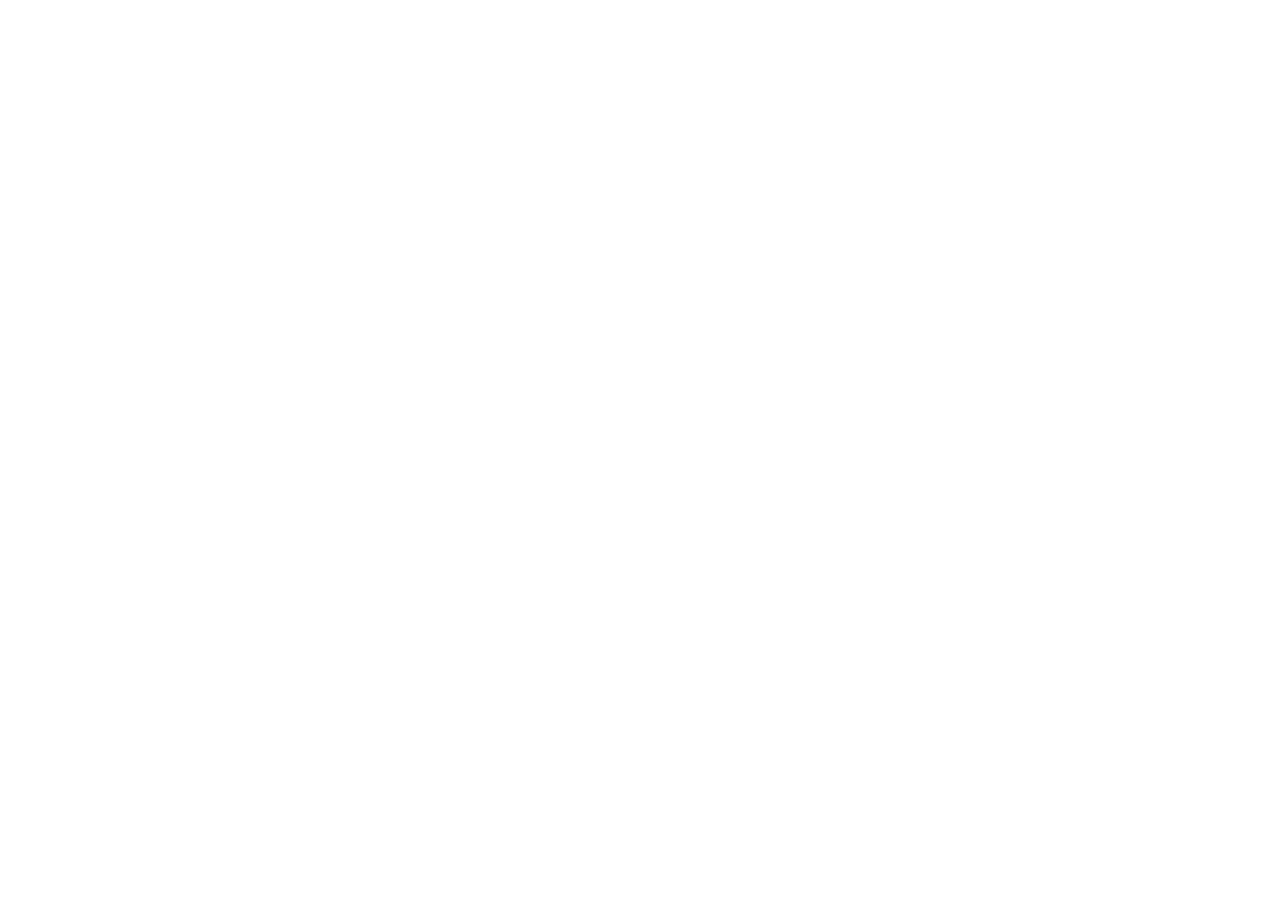
==== index.html @ bef9f3b5 "init project" ====
<!DOCTYPE html>
<html lang="en">
<head>
    <meta charset="UTF-8">
    <meta http-equiv="X-UA-Compatible" content="IE=edge">
    <meta name="viewport" content="width=device-width, initial-scale=1.0">
    <title>Document</title>
</head>
<body>
    
</body>
</html>
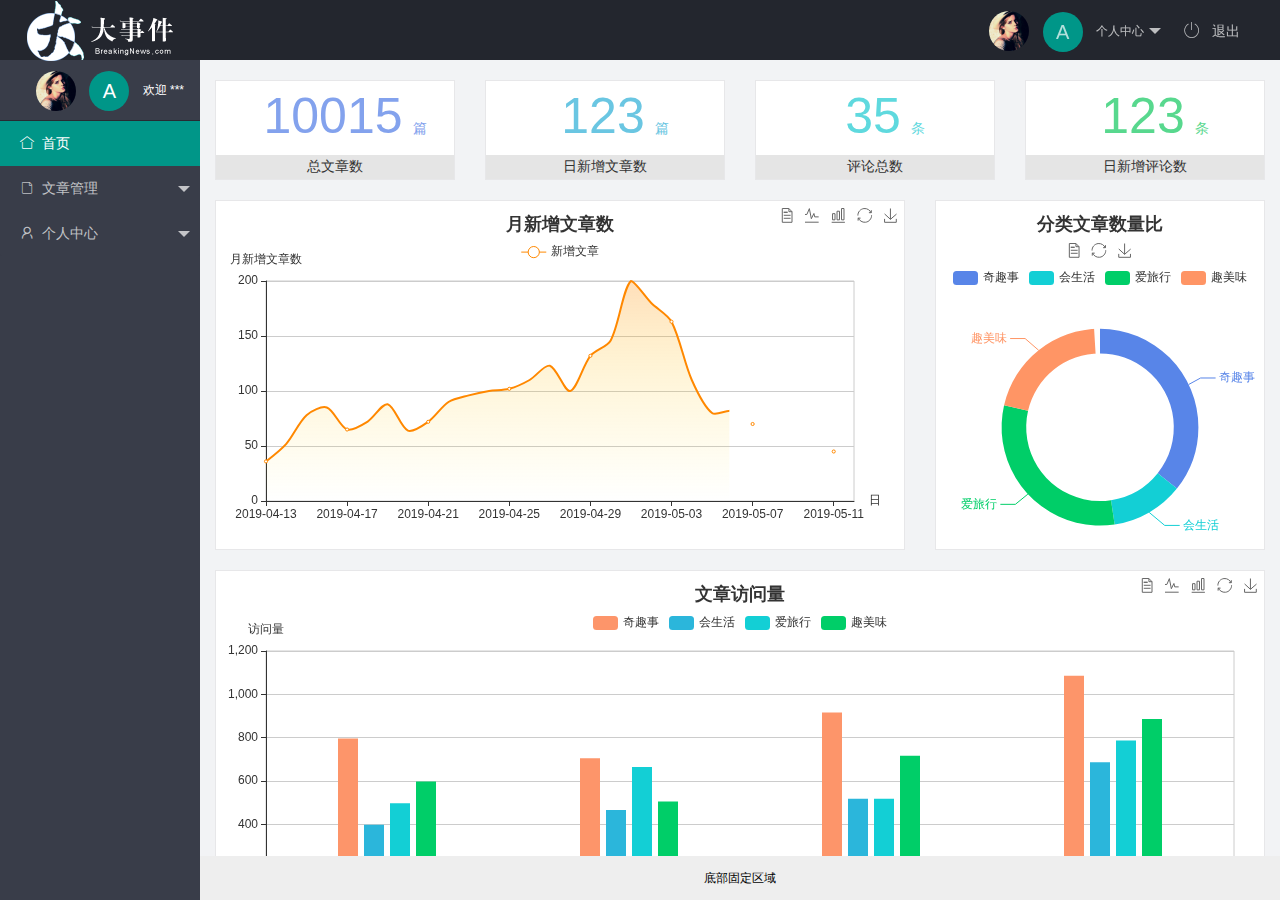
==== commit 9148f3ad: "完成了index功能" ====
--- a/index.html
+++ b/index.html
@@ -5,8 +5,87 @@
     <meta http-equiv="X-UA-Compatible" content="IE=edge">
     <meta name="viewport" content="width=device-width, initial-scale=1.0">
     <title>Document</title>
+    <link rel="stylesheet" href="./assets/lib/layui/css/layui.css">
+    <link rel="stylesheet" href="./assets/css/index.css">
+    <link rel="stylesheet" href="./assets/fonts/iconfont.css">
 </head>
 <body>
-    
+    <div class="layui-layout layui-layout-admin">
+        <div class="layui-header">
+          <div class="layui-logo layui-hide-xs ">
+            <img src="./assets/images/logo.png" alt="">
+          </div>
+          <!-- 头部区域（可配合layui 已有的水平导航） -->
+          
+          <ul class="layui-nav layui-layout-right">
+            <li class="layui-nav-item layui-hide layui-show-md-inline-block">
+              <a href="javascript:;" class="userinfo">
+                <img src="./assets/images/sample.jpg" class="layui-nav-img">
+                <span class="text-avatar">A</span>
+                个人中心
+              </a>
+              <dl class="layui-nav-child">
+                <dd><a href="">基本资料</a></dd>
+                <dd><a href="">更换头像</a></dd>
+                <dd><a href="">重置密码</a></dd>
+              </dl>
+            </li>
+            <li class="layui-nav-item" lay-header-event="menuRight" lay-unselect>
+              <a href="javascript:;" id="logout">
+                <i class="iconfont icon-tuichu"></i>
+                <span>退出</span>
+              </a>
+            </li>
+          </ul>
+        </div>
+        
+        <div class="layui-side layui-bg-black">
+          <div class="layui-side-scroll">
+            <!-- 左侧导航区域（可配合layui已有的垂直导航） -->
+            <!-- 头像区域 -->
+            <div class="userinfo">
+                <img src="./assets/images/sample.jpg" class="layui-nav-img">
+                <span class="text-avatar">A</span>
+                <span id="welcom">欢迎 ***</span>
+            </div>
+            <ul class="layui-nav layui-nav-tree" lay-shrink="all">
+              <li class="layui-nav-item nav-item-index layui-this">
+                <a href="/home/dashboard.html" target="fm"><i class="layui-icon layui-icon-home"></i>首页</a>
+              </li>
+              <li class="layui-nav-item">
+                <a class="" href="javascript:;"><i class="layui-icon layui-icon-file"></i>文章管理</a>
+                <dl class="layui-nav-child">
+                  <dd><a href="javascript:;"><i class="layui-icon layui-icon-app"></i>文章类别</a></dd>
+                  <dd><a href="javascript:;"><i class="layui-icon layui-icon-app"></i>文章列表</a></dd>
+                  <dd><a href="javascript:;"><i class="layui-icon layui-icon-app"></i>发布文章</a></dd>
+                </dl>
+              </li>
+              <li class="layui-nav-item">
+                <a href="javascript:;"><i class="layui-icon layui-icon-username"></i>个人中心</a>
+                <dl class="layui-nav-child">
+                  <dd><a href="javascript:;"><i class="layui-icon layui-icon-app"></i>基本资料</a></dd>
+                  <dd><a href="javascript:;"><i class="layui-icon layui-icon-app"></i>更换头像</a></dd>
+                  <dd><a href="javascript:;"><i class="layui-icon layui-icon-app"></i>重置密码</a></dd>
+                </dl>
+              </li>
+            </ul>
+          </div>
+        </div>
+        
+        <div class="layui-body">
+          <!-- 内容主体区域 -->
+          <iframe name="fm" src="/home/dashboard.html" frameborder="0"></iframe>
+        </div>
+        
+        <div class="layui-footer">
+          <!-- 底部固定区域 -->
+          底部固定区域
+        </div>
+      </div>
+      
+      <script src="./assets/lib/jquery.js"></script>
+      <script src="./assets/js/baseAPI.js"></script>
+      <script src="./assets/lib/layui/layui.all.js"></script>
+      <script src="./assets/js/index.js"></script>
 </body>
 </html>--- a/assets/lib/layui/css/layui.css
+++ b/assets/lib/layui/css/layui.css
@@ -0,0 +1,2 @@
+/** layui-v2.5.5 MIT License By https://www.layui.com */
+ .layui-inline,img{display:inline-block;vertical-align:middle}h1,h2,h3,h4,h5,h6{font-weight:400}.layui-edge,.layui-header,.layui-inline,.layui-main{position:relative}.layui-body,.layui-edge,.layui-elip{overflow:hidden}.layui-btn,.layui-edge,.layui-inline,img{vertical-align:middle}.layui-btn,.layui-disabled,.layui-icon,.layui-unselect{-moz-user-select:none;-webkit-user-select:none;-ms-user-select:none}.layui-elip,.layui-form-checkbox span,.layui-form-pane .layui-form-label{text-overflow:ellipsis;white-space:nowrap}.layui-breadcrumb,.layui-tree-btnGroup{visibility:hidden}blockquote,body,button,dd,div,dl,dt,form,h1,h2,h3,h4,h5,h6,input,li,ol,p,pre,td,textarea,th,ul{margin:0;padding:0;-webkit-tap-highlight-color:rgba(0,0,0,0)}a:active,a:hover{outline:0}img{border:none}li{list-style:none}table{border-collapse:collapse;border-spacing:0}h4,h5,h6{font-size:100%}button,input,optgroup,option,select,textarea{font-family:inherit;font-size:inherit;font-style:inherit;font-weight:inherit;outline:0}pre{white-space:pre-wrap;white-space:-moz-pre-wrap;white-space:-pre-wrap;white-space:-o-pre-wrap;word-wrap:break-word}body{line-height:24px;font:14px Helvetica Neue,Helvetica,PingFang SC,Tahoma,Arial,sans-serif}hr{height:1px;margin:10px 0;border:0;clear:both}a{color:#333;text-decoration:none}a:hover{color:#777}a cite{font-style:normal;*cursor:pointer}.layui-border-box,.layui-border-box *{box-sizing:border-box}.layui-box,.layui-box *{box-sizing:content-box}.layui-clear{clear:both;*zoom:1}.layui-clear:after{content:'\20';clear:both;*zoom:1;display:block;height:0}.layui-inline{*display:inline;*zoom:1}.layui-edge{display:inline-block;width:0;height:0;border-width:6px;border-style:dashed;border-color:transparent}.layui-edge-top{top:-4px;border-bottom-color:#999;border-bottom-style:solid}.layui-edge-right{border-left-color:#999;border-left-style:solid}.layui-edge-bottom{top:2px;border-top-color:#999;border-top-style:solid}.layui-edge-left{border-right-color:#999;border-right-style:solid}.layui-disabled,.layui-disabled:hover{color:#d2d2d2!important;cursor:not-allowed!important}.layui-circle{border-radius:100%}.layui-show{display:block!important}.layui-hide{display:none!important}@font-face{font-family:layui-icon;src:url(../font/iconfont.eot?v=250);src:url(../font/iconfont.eot?v=250#iefix) format('embedded-opentype'),url(../font/iconfont.woff2?v=250) format('woff2'),url(../font/iconfont.woff?v=250) format('woff'),url(../font/iconfont.ttf?v=250) format('truetype'),url(../font/iconfont.svg?v=250#layui-icon) format('svg')}.layui-icon{font-family:layui-icon!important;font-size:16px;font-style:normal;-webkit-font-smoothing:antialiased;-moz-osx-font-smoothing:grayscale}.layui-icon-reply-fill:before{content:"\e611"}.layui-icon-set-fill:before{content:"\e614"}.layui-icon-menu-fill:before{content:"\e60f"}.layui-icon-search:before{content:"\e615"}.layui-icon-share:before{content:"\e641"}.layui-icon-set-sm:before{content:"\e620"}.layui-icon-engine:before{content:"\e628"}.layui-icon-close:before{content:"\1006"}.layui-icon-close-fill:before{content:"\1007"}.layui-icon-chart-screen:before{content:"\e629"}.layui-icon-star:before{content:"\e600"}.layui-icon-circle-dot:before{content:"\e617"}.layui-icon-chat:before{content:"\e606"}.layui-icon-release:before{content:"\e609"}.layui-icon-list:before{content:"\e60a"}.layui-icon-chart:before{content:"\e62c"}.layui-icon-ok-circle:before{content:"\1005"}.layui-icon-layim-theme:before{content:"\e61b"}.layui-icon-table:before{content:"\e62d"}.layui-icon-right:before{content:"\e602"}.layui-icon-left:before{content:"\e603"}.layui-icon-cart-simple:before{content:"\e698"}.layui-icon-face-cry:before{content:"\e69c"}.layui-icon-face-smile:before{content:"\e6af"}.layui-icon-survey:before{content:"\e6b2"}.layui-icon-tree:before{content:"\e62e"}.layui-icon-upload-circle:before{content:"\e62f"}.layui-icon-add-circle:before{content:"\e61f"}.layui-icon-download-circle:before{content:"\e601"}.layui-icon-templeate-1:before{content:"\e630"}.layui-icon-util:before{content:"\e631"}.layui-icon-face-surprised:before{content:"\e664"}.layui-icon-edit:before{content:"\e642"}.layui-icon-speaker:before{content:"\e645"}.layui-icon-down:before{content:"\e61a"}.layui-icon-file:before{content:"\e621"}.layui-icon-layouts:before{content:"\e632"}.layui-icon-rate-half:before{content:"\e6c9"}.layui-icon-add-circle-fine:before{content:"\e608"}.layui-icon-prev-circle:before{content:"\e633"}.layui-icon-read:before{content:"\e705"}.layui-icon-404:before{content:"\e61c"}.layui-icon-carousel:before{content:"\e634"}.layui-icon-help:before{content:"\e607"}.layui-icon-code-circle:before{content:"\e635"}.layui-icon-water:before{content:"\e636"}.layui-icon-username:before{content:"\e66f"}.layui-icon-find-fill:before{content:"\e670"}.layui-icon-about:before{content:"\e60b"}.layui-icon-location:before{content:"\e715"}.layui-icon-up:before{content:"\e619"}.layui-icon-pause:before{content:"\e651"}.layui-icon-date:before{content:"\e637"}.layui-icon-layim-uploadfile:before{content:"\e61d"}.layui-icon-delete:before{content:"\e640"}.layui-icon-play:before{content:"\e652"}.layui-icon-top:before{content:"\e604"}.layui-icon-friends:before{content:"\e612"}.layui-icon-refresh-3:before{content:"\e9aa"}.layui-icon-ok:before{content:"\e605"}.layui-icon-layer:before{content:"\e638"}.layui-icon-face-smile-fine:before{content:"\e60c"}.layui-icon-dollar:before{content:"\e659"}.layui-icon-group:before{content:"\e613"}.layui-icon-layim-download:before{content:"\e61e"}.layui-icon-picture-fine:before{content:"\e60d"}.layui-icon-link:before{content:"\e64c"}.layui-icon-diamond:before{content:"\e735"}.layui-icon-log:before{content:"\e60e"}.layui-icon-rate-solid:before{content:"\e67a"}.layui-icon-fonts-del:before{content:"\e64f"}.layui-icon-unlink:before{content:"\e64d"}.layui-icon-fonts-clear:before{content:"\e639"}.layui-icon-triangle-r:before{content:"\e623"}.layui-icon-circle:before{content:"\e63f"}.layui-icon-radio:before{content:"\e643"}.layui-icon-align-center:before{content:"\e647"}.layui-icon-align-right:before{content:"\e648"}.layui-icon-align-left:before{content:"\e649"}.layui-icon-loading-1:before{content:"\e63e"}.layui-icon-return:before{content:"\e65c"}.layui-icon-fonts-strong:before{content:"\e62b"}.layui-icon-upload:before{content:"\e67c"}.layui-icon-dialogue:before{content:"\e63a"}.layui-icon-video:before{content:"\e6ed"}.layui-icon-headset:before{content:"\e6fc"}.layui-icon-cellphone-fine:before{content:"\e63b"}.layui-icon-add-1:before{content:"\e654"}.layui-icon-face-smile-b:before{content:"\e650"}.layui-icon-fonts-html:before{content:"\e64b"}.layui-icon-form:before{content:"\e63c"}.layui-icon-cart:before{content:"\e657"}.layui-icon-camera-fill:before{content:"\e65d"}.layui-icon-tabs:before{content:"\e62a"}.layui-icon-fonts-code:before{content:"\e64e"}.layui-icon-fire:before{content:"\e756"}.layui-icon-set:before{content:"\e716"}.layui-icon-fonts-u:before{content:"\e646"}.layui-icon-triangle-d:before{content:"\e625"}.layui-icon-tips:before{content:"\e702"}.layui-icon-picture:before{content:"\e64a"}.layui-icon-more-vertical:before{content:"\e671"}.layui-icon-flag:before{content:"\e66c"}.layui-icon-loading:before{content:"\e63d"}.layui-icon-fonts-i:before{content:"\e644"}.layui-icon-refresh-1:before{content:"\e666"}.layui-icon-rmb:before{content:"\e65e"}.layui-icon-home:before{content:"\e68e"}.layui-icon-user:before{content:"\e770"}.layui-icon-notice:before{content:"\e667"}.layui-icon-login-weibo:before{content:"\e675"}.layui-icon-voice:before{content:"\e688"}.layui-icon-upload-drag:before{content:"\e681"}.layui-icon-login-qq:before{content:"\e676"}.layui-icon-snowflake:before{content:"\e6b1"}.layui-icon-file-b:before{content:"\e655"}.layui-icon-template:before{content:"\e663"}.layui-icon-auz:before{content:"\e672"}.layui-icon-console:before{content:"\e665"}.layui-icon-app:before{content:"\e653"}.layui-icon-prev:before{content:"\e65a"}.layui-icon-website:before{content:"\e7ae"}.layui-icon-next:before{content:"\e65b"}.layui-icon-component:before{content:"\e857"}.layui-icon-more:before{content:"\e65f"}.layui-icon-login-wechat:before{content:"\e677"}.layui-icon-shrink-right:before{content:"\e668"}.layui-icon-spread-left:before{content:"\e66b"}.layui-icon-camera:before{content:"\e660"}.layui-icon-note:before{content:"\e66e"}.layui-icon-refresh:before{content:"\e669"}.layui-icon-female:before{content:"\e661"}.layui-icon-male:before{content:"\e662"}.layui-icon-password:before{content:"\e673"}.layui-icon-senior:before{content:"\e674"}.layui-icon-theme:before{content:"\e66a"}.layui-icon-tread:before{content:"\e6c5"}.layui-icon-praise:before{content:"\e6c6"}.layui-icon-star-fill:before{content:"\e658"}.layui-icon-rate:before{content:"\e67b"}.layui-icon-template-1:before{content:"\e656"}.layui-icon-vercode:before{content:"\e679"}.layui-icon-cellphone:before{content:"\e678"}.layui-icon-screen-full:before{content:"\e622"}.layui-icon-screen-restore:before{content:"\e758"}.layui-icon-cols:before{content:"\e610"}.layui-icon-export:before{content:"\e67d"}.layui-icon-print:before{content:"\e66d"}.layui-icon-slider:before{content:"\e714"}.layui-icon-addition:before{content:"\e624"}.layui-icon-subtraction:before{content:"\e67e"}.layui-icon-service:before{content:"\e626"}.layui-icon-transfer:before{content:"\e691"}.layui-main{width:1140px;margin:0 auto}.layui-header{z-index:1000;height:60px}.layui-header a:hover{transition:all .5s;-webkit-transition:all .5s}.layui-side{position:fixed;left:0;top:0;bottom:0;z-index:999;width:200px;overflow-x:hidden}.layui-side-scroll{position:relative;width:220px;height:100%;overflow-x:hidden}.layui-body{position:absolute;left:200px;right:0;top:0;bottom:0;z-index:998;width:auto;overflow-y:auto;box-sizing:border-box}.layui-layout-body{overflow:hidden}.layui-layout-admin .layui-header{background-color:#23262E}.layui-layout-admin .layui-side{top:60px;width:200px;overflow-x:hidden}.layui-layout-admin .layui-body{position:fixed;top:60px;bottom:44px}.layui-layout-admin .layui-main{width:auto;margin:0 15px}.layui-layout-admin .layui-footer{position:fixed;left:200px;right:0;bottom:0;height:44px;line-height:44px;padding:0 15px;background-color:#eee}.layui-layout-admin .layui-logo{position:absolute;left:0;top:0;width:200px;height:100%;line-height:60px;text-align:center;color:#009688;font-size:16px}.layui-layout-admin .layui-header .layui-nav{background:0 0}.layui-layout-left{position:absolute!important;left:200px;top:0}.layui-layout-right{position:absolute!important;right:0;top:0}.layui-container{position:relative;margin:0 auto;padding:0 15px;box-sizing:border-box}.layui-fluid{position:relative;margin:0 auto;padding:0 15px}.layui-row:after,.layui-row:before{content:'';display:block;clear:both}.layui-col-lg1,.layui-col-lg10,.layui-col-lg11,.layui-col-lg12,.layui-col-lg2,.layui-col-lg3,.layui-col-lg4,.layui-col-lg5,.layui-col-lg6,.layui-col-lg7,.layui-col-lg8,.layui-col-lg9,.layui-col-md1,.layui-col-md10,.layui-col-md11,.layui-col-md12,.layui-col-md2,.layui-col-md3,.layui-col-md4,.layui-col-md5,.layui-col-md6,.layui-col-md7,.layui-col-md8,.layui-col-md9,.layui-col-sm1,.layui-col-sm10,.layui-col-sm11,.layui-col-sm12,.layui-col-sm2,.layui-col-sm3,.layui-col-sm4,.layui-col-sm5,.layui-col-sm6,.layui-col-sm7,.layui-col-sm8,.layui-col-sm9,.layui-col-xs1,.layui-col-xs10,.layui-col-xs11,.layui-col-xs12,.layui-col-xs2,.layui-col-xs3,.layui-col-xs4,.layui-col-xs5,.layui-col-xs6,.layui-col-xs7,.layui-col-xs8,.layui-col-xs9{position:relative;display:block;box-sizing:border-box}.layui-col-xs1,.layui-col-xs10,.layui-col-xs11,.layui-col-xs12,.layui-col-xs2,.layui-col-xs3,.layui-col-xs4,.layui-col-xs5,.layui-col-xs6,.layui-col-xs7,.layui-col-xs8,.layui-col-xs9{float:left}.layui-col-xs1{width:8.33333333%}.layui-col-xs2{width:16.66666667%}.layui-col-xs3{width:25%}.layui-col-xs4{width:33.33333333%}.layui-col-xs5{width:41.66666667%}.layui-col-xs6{width:50%}.layui-col-xs7{width:58.33333333%}.layui-col-xs8{width:66.66666667%}.layui-col-xs9{width:75%}.layui-col-xs10{width:83.33333333%}.layui-col-xs11{width:91.66666667%}.layui-col-xs12{width:100%}.layui-col-xs-offset1{margin-left:8.33333333%}.layui-col-xs-offset2{margin-left:16.66666667%}.layui-col-xs-offset3{margin-left:25%}.layui-col-xs-offset4{margin-left:33.33333333%}.layui-col-xs-offset5{margin-left:41.66666667%}.layui-col-xs-offset6{margin-left:50%}.layui-col-xs-offset7{margin-left:58.33333333%}.layui-col-xs-offset8{margin-left:66.66666667%}.layui-col-xs-offset9{margin-left:75%}.layui-col-xs-offset10{margin-left:83.33333333%}.layui-col-xs-offset11{margin-left:91.66666667%}.layui-col-xs-offset12{margin-left:100%}@media screen and (max-width:768px){.layui-hide-xs{display:none!important}.layui-show-xs-block{display:block!important}.layui-show-xs-inline{display:inline!important}.layui-show-xs-inline-block{display:inline-block!important}}@media screen and (min-width:768px){.layui-container{width:750px}.layui-hide-sm{display:none!important}.layui-show-sm-block{display:block!important}.layui-show-sm-inline{display:inline!important}.layui-show-sm-inline-block{display:inline-block!important}.layui-col-sm1,.layui-col-sm10,.layui-col-sm11,.layui-col-sm12,.layui-col-sm2,.layui-col-sm3,.layui-col-sm4,.layui-col-sm5,.layui-col-sm6,.layui-col-sm7,.layui-col-sm8,.layui-col-sm9{float:left}.layui-col-sm1{width:8.33333333%}.layui-col-sm2{width:16.66666667%}.layui-col-sm3{width:25%}.layui-col-sm4{width:33.33333333%}.layui-col-sm5{width:41.66666667%}.layui-col-sm6{width:50%}.layui-col-sm7{width:58.33333333%}.layui-col-sm8{width:66.66666667%}.layui-col-sm9{width:75%}.layui-col-sm10{width:83.33333333%}.layui-col-sm11{width:91.66666667%}.layui-col-sm12{width:100%}.layui-col-sm-offset1{margin-left:8.33333333%}.layui-col-sm-offset2{margin-left:16.66666667%}.layui-col-sm-offset3{margin-left:25%}.layui-col-sm-offset4{margin-left:33.33333333%}.layui-col-sm-offset5{margin-left:41.66666667%}.layui-col-sm-offset6{margin-left:50%}.layui-col-sm-offset7{margin-left:58.33333333%}.layui-col-sm-offset8{margin-left:66.66666667%}.layui-col-sm-offset9{margin-left:75%}.layui-col-sm-offset10{margin-left:83.33333333%}.layui-col-sm-offset11{margin-left:91.66666667%}.layui-col-sm-offset12{margin-left:100%}}@media screen and (min-width:992px){.layui-container{width:970px}.layui-hide-md{display:none!important}.layui-show-md-block{display:block!important}.layui-show-md-inline{display:inline!important}.layui-show-md-inline-block{display:inline-block!important}.layui-col-md1,.layui-col-md10,.layui-col-md11,.layui-col-md12,.layui-col-md2,.layui-col-md3,.layui-col-md4,.layui-col-md5,.layui-col-md6,.layui-col-md7,.layui-col-md8,.layui-col-md9{float:left}.layui-col-md1{width:8.33333333%}.layui-col-md2{width:16.66666667%}.layui-col-md3{width:25%}.layui-col-md4{width:33.33333333%}.layui-col-md5{width:41.66666667%}.layui-col-md6{width:50%}.layui-col-md7{width:58.33333333%}.layui-col-md8{width:66.66666667%}.layui-col-md9{width:75%}.layui-col-md10{width:83.33333333%}.layui-col-md11{width:91.66666667%}.layui-col-md12{width:100%}.layui-col-md-offset1{margin-left:8.33333333%}.layui-col-md-offset2{margin-left:16.66666667%}.layui-col-md-offset3{margin-left:25%}.layui-col-md-offset4{margin-left:33.33333333%}.layui-col-md-offset5{margin-left:41.66666667%}.layui-col-md-offset6{margin-left:50%}.layui-col-md-offset7{margin-left:58.33333333%}.layui-col-md-offset8{margin-left:66.66666667%}.layui-col-md-offset9{margin-left:75%}.layui-col-md-offset10{margin-left:83.33333333%}.layui-col-md-offset11{margin-left:91.66666667%}.layui-col-md-offset12{margin-left:100%}}@media screen and (min-width:1200px){.layui-container{width:1170px}.layui-hide-lg{display:none!important}.layui-show-lg-block{display:block!important}.layui-show-lg-inline{display:inline!important}.layui-show-lg-inline-block{display:inline-block!important}.layui-col-lg1,.layui-col-lg10,.layui-col-lg11,.layui-col-lg12,.layui-col-lg2,.layui-col-lg3,.layui-col-lg4,.layui-col-lg5,.layui-col-lg6,.layui-col-lg7,.layui-col-lg8,.layui-col-lg9{float:left}.layui-col-lg1{width:8.33333333%}.layui-col-lg2{width:16.66666667%}.layui-col-lg3{width:25%}.layui-col-lg4{width:33.33333333%}.layui-col-lg5{width:41.66666667%}.layui-col-lg6{width:50%}.layui-col-lg7{width:58.33333333%}.layui-col-lg8{width:66.66666667%}.layui-col-lg9{width:75%}.layui-col-lg10{width:83.33333333%}.layui-col-lg11{width:91.66666667%}.layui-col-lg12{width:100%}.layui-col-lg-offset1{margin-left:8.33333333%}.layui-col-lg-offset2{margin-left:16.66666667%}.layui-col-lg-offset3{margin-left:25%}.layui-col-lg-offset4{margin-left:33.33333333%}.layui-col-lg-offset5{margin-left:41.66666667%}.layui-col-lg-offset6{margin-left:50%}.layui-col-lg-offset7{margin-left:58.33333333%}.layui-col-lg-offset8{margin-left:66.66666667%}.layui-col-lg-offset9{margin-left:75%}.layui-col-lg-offset10{margin-left:83.33333333%}.layui-col-lg-offset11{margin-left:91.66666667%}.layui-col-lg-offset12{margin-left:100%}}.layui-col-space1{margin:-.5px}.layui-col-space1>*{padding:.5px}.layui-col-space3{margin:-1.5px}.layui-col-space3>*{padding:1.5px}.layui-col-space5{margin:-2.5px}.layui-col-space5>*{padding:2.5px}.layui-col-space8{margin:-3.5px}.layui-col-space8>*{padding:3.5px}.layui-col-space10{margin:-5px}.layui-col-space10>*{padding:5px}.layui-col-space12{margin:-6px}.layui-col-space12>*{padding:6px}.layui-col-space15{margin:-7.5px}.layui-col-space15>*{padding:7.5px}.layui-col-space18{margin:-9px}.layui-col-space18>*{padding:9px}.layui-col-space20{margin:-10px}.layui-col-space20>*{padding:10px}.layui-col-space22{margin:-11px}.layui-col-space22>*{padding:11px}.layui-col-space25{margin:-12.5px}.layui-col-space25>*{padding:12.5px}.layui-col-space30{margin:-15px}.layui-col-space30>*{padding:15px}.layui-btn,.layui-input,.layui-select,.layui-textarea,.layui-upload-button{outline:0;-webkit-appearance:none;transition:all .3s;-webkit-transition:all .3s;box-sizing:border-box}.layui-elem-quote{margin-bottom:10px;padding:15px;line-height:22px;border-left:5px solid #009688;border-radius:0 2px 2px 0;background-color:#f2f2f2}.layui-quote-nm{border-style:solid;border-width:1px 1px 1px 5px;background:0 0}.layui-elem-field{margin-bottom:10px;padding:0;border-width:1px;border-style:solid}.layui-elem-field legend{margin-left:20px;padding:0 10px;font-size:20px;font-weight:300}.layui-field-title{margin:10px 0 20px;border-width:1px 0 0}.layui-field-box{padding:10px 15px}.layui-field-title .layui-field-box{padding:10px 0}.layui-progress{position:relative;height:6px;border-radius:20px;background-color:#e2e2e2}.layui-progress-bar{position:absolute;left:0;top:0;width:0;max-width:100%;height:6px;border-radius:20px;text-align:right;background-color:#5FB878;transition:all .3s;-webkit-transition:all .3s}.layui-progress-big,.layui-progress-big .layui-progress-bar{height:18px;line-height:18px}.layui-progress-text{position:relative;top:-20px;line-height:18px;font-size:12px;color:#666}.layui-progress-big .layui-progress-text{position:static;padding:0 10px;color:#fff}.layui-collapse{border-width:1px;border-style:solid;border-radius:2px}.layui-colla-content,.layui-colla-item{border-top-width:1px;border-top-style:solid}.layui-colla-item:first-child{border-top:none}.layui-colla-title{position:relative;height:42px;line-height:42px;padding:0 15px 0 35px;color:#333;background-color:#f2f2f2;cursor:pointer;font-size:14px;overflow:hidden}.layui-colla-content{display:none;padding:10px 15px;line-height:22px;color:#666}.layui-colla-icon{position:absolute;left:15px;top:0;font-size:14px}.layui-card{margin-bottom:15px;border-radius:2px;background-color:#fff;box-shadow:0 1px 2px 0 rgba(0,0,0,.05)}.layui-card:last-child{margin-bottom:0}.layui-card-header{position:relative;height:42px;line-height:42px;padding:0 15px;border-bottom:1px solid #f6f6f6;color:#333;border-radius:2px 2px 0 0;font-size:14px}.layui-bg-black,.layui-bg-blue,.layui-bg-cyan,.layui-bg-green,.layui-bg-orange,.layui-bg-red{color:#fff!important}.layui-card-body{position:relative;padding:10px 15px;line-height:24px}.layui-card-body[pad15]{padding:15px}.layui-card-body[pad20]{padding:20px}.layui-card-body .layui-table{margin:5px 0}.layui-card .layui-tab{margin:0}.layui-panel-window{position:relative;padding:15px;border-radius:0;border-top:5px solid #E6E6E6;background-color:#fff}.layui-auxiliar-moving{position:fixed;left:0;right:0;top:0;bottom:0;width:100%;height:100%;background:0 0;z-index:9999999999}.layui-form-label,.layui-form-mid,.layui-form-select,.layui-input-block,.layui-input-inline,.layui-textarea{position:relative}.layui-bg-red{background-color:#FF5722!important}.layui-bg-orange{background-color:#FFB800!important}.layui-bg-green{background-color:#009688!important}.layui-bg-cyan{background-color:#2F4056!important}.layui-bg-blue{background-color:#1E9FFF!important}.layui-bg-black{background-color:#393D49!important}.layui-bg-gray{background-color:#eee!important;color:#666!important}.layui-badge-rim,.layui-colla-content,.layui-colla-item,.layui-collapse,.layui-elem-field,.layui-form-pane .layui-form-item[pane],.layui-form-pane .layui-form-label,.layui-input,.layui-layedit,.layui-layedit-tool,.layui-quote-nm,.layui-select,.layui-tab-bar,.layui-tab-card,.layui-tab-title,.layui-tab-title .layui-this:after,.layui-textarea{border-color:#e6e6e6}.layui-timeline-item:before,hr{background-color:#e6e6e6}.layui-text{line-height:22px;font-size:14px;color:#666}.layui-text h1,.layui-text h2,.layui-text h3{font-weight:500;color:#333}.layui-text h1{font-size:30px}.layui-text h2{font-size:24px}.layui-text h3{font-size:18px}.layui-text a:not(.layui-btn){color:#01AAED}.layui-text a:not(.layui-btn):hover{text-decoration:underline}.layui-text ul{padding:5px 0 5px 15px}.layui-text ul li{margin-top:5px;list-style-type:disc}.layui-text em,.layui-word-aux{color:#999!important;padding:0 5px!important}.layui-btn{display:inline-block;height:38px;line-height:38px;padding:0 18px;background-color:#009688;color:#fff;white-space:nowrap;text-align:center;font-size:14px;border:none;border-radius:2px;cursor:pointer}.layui-btn:hover{opacity:.8;filter:alpha(opacity=80);color:#fff}.layui-btn:active{opacity:1;filter:alpha(opacity=100)}.layui-btn+.layui-btn{margin-left:10px}.layui-btn-container{font-size:0}.layui-btn-container .layui-btn{margin-right:10px;margin-bottom:10px}.layui-btn-container .layui-btn+.layui-btn{margin-left:0}.layui-table .layui-btn-container .layui-btn{margin-bottom:9px}.layui-btn-radius{border-radius:100px}.layui-btn .layui-icon{margin-right:3px;font-size:18px;vertical-align:bottom;vertical-align:middle\9}.layui-btn-primary{border:1px solid #C9C9C9;background-color:#fff;color:#555}.layui-btn-primary:hover{border-color:#009688;color:#333}.layui-btn-normal{background-color:#1E9FFF}.layui-btn-warm{background-color:#FFB800}.layui-btn-danger{background-color:#FF5722}.layui-btn-checked{background-color:#5FB878}.layui-btn-disabled,.layui-btn-disabled:active,.layui-btn-disabled:hover{border:1px solid #e6e6e6;background-color:#FBFBFB;color:#C9C9C9;cursor:not-allowed;opacity:1}.layui-btn-lg{height:44px;line-height:44px;padding:0 25px;font-size:16px}.layui-btn-sm{height:30px;line-height:30px;padding:0 10px;font-size:12px}.layui-btn-sm i{font-size:16px!important}.layui-btn-xs{height:22px;line-height:22px;padding:0 5px;font-size:12px}.layui-btn-xs i{font-size:14px!important}.layui-btn-group{display:inline-block;vertical-align:middle;font-size:0}.layui-btn-group .layui-btn{margin-left:0!important;margin-right:0!important;border-left:1px solid rgba(255,255,255,.5);border-radius:0}.layui-btn-group .layui-btn-primary{border-left:none}.layui-btn-group .layui-btn-primary:hover{border-color:#C9C9C9;color:#009688}.layui-btn-group .layui-btn:first-child{border-left:none;border-radius:2px 0 0 2px}.layui-btn-group .layui-btn-primary:first-child{border-left:1px solid #c9c9c9}.layui-btn-group .layui-btn:last-child{border-radius:0 2px 2px 0}.layui-btn-group .layui-btn+.layui-btn{margin-left:0}.layui-btn-group+.layui-btn-group{margin-left:10px}.layui-btn-fluid{width:100%}.layui-input,.layui-select,.layui-textarea{height:38px;line-height:1.3;line-height:38px\9;border-width:1px;border-style:solid;background-color:#fff;border-radius:2px}.layui-input::-webkit-input-placeholder,.layui-select::-webkit-input-placeholder,.layui-textarea::-webkit-input-placeholder{line-height:1.3}.layui-input,.layui-textarea{display:block;width:100%;padding-left:10px}.layui-input:hover,.layui-textarea:hover{border-color:#D2D2D2!important}.layui-input:focus,.layui-textarea:focus{border-color:#C9C9C9!important}.layui-textarea{min-height:100px;height:auto;line-height:20px;padding:6px 10px;resize:vertical}.layui-select{padding:0 10px}.layui-form input[type=checkbox],.layui-form input[type=radio],.layui-form select{display:none}.layui-form [lay-ignore]{display:initial}.layui-form-item{margin-bottom:15px;clear:both;*zoom:1}.layui-form-item:after{content:'\20';clear:both;*zoom:1;display:block;height:0}.layui-form-label{float:left;display:block;padding:9px 15px;width:80px;font-weight:400;line-height:20px;text-align:right}.layui-form-label-col{display:block;float:none;padding:9px 0;line-height:20px;text-align:left}.layui-form-item .layui-inline{margin-bottom:5px;margin-right:10px}.layui-input-block{margin-left:110px;min-height:36px}.layui-input-inline{display:inline-block;vertical-align:middle}.layui-form-item .layui-input-inline{float:left;width:190px;margin-right:10px}.layui-form-text .layui-input-inline{width:auto}.layui-form-mid{float:left;display:block;padding:9px 0!important;line-height:20px;margin-right:10px}.layui-form-danger+.layui-form-select .layui-input,.layui-form-danger:focus{border-color:#FF5722!important}.layui-form-select .layui-input{padding-right:30px;cursor:pointer}.layui-form-select .layui-edge{position:absolute;right:10px;top:50%;margin-top:-3px;cursor:pointer;border-width:6px;border-top-color:#c2c2c2;border-top-style:solid;transition:all .3s;-webkit-transition:all .3s}.layui-form-select dl{display:none;position:absolute;left:0;top:42px;padding:5px 0;z-index:899;min-width:100%;border:1px solid #d2d2d2;max-height:300px;overflow-y:auto;background-color:#fff;border-radius:2px;box-shadow:0 2px 4px rgba(0,0,0,.12);box-sizing:border-box}.layui-form-select dl dd,.layui-form-select dl dt{padding:0 10px;line-height:36px;white-space:nowrap;overflow:hidden;text-overflow:ellipsis}.layui-form-select dl dt{font-size:12px;color:#999}.layui-form-select dl dd{cursor:pointer}.layui-form-select dl dd:hover{background-color:#f2f2f2;-webkit-transition:.5s all;transition:.5s all}.layui-form-select .layui-select-group dd{padding-left:20px}.layui-form-select dl dd.layui-select-tips{padding-left:10px!important;color:#999}.layui-form-select dl dd.layui-this{background-color:#5FB878;color:#fff}.layui-form-checkbox,.layui-form-select dl dd.layui-disabled{background-color:#fff}.layui-form-selected dl{display:block}.layui-form-checkbox,.layui-form-checkbox *,.layui-form-switch{display:inline-block;vertical-align:middle}.layui-form-selected .layui-edge{margin-top:-9px;-webkit-transform:rotate(180deg);transform:rotate(180deg);margin-top:-3px\9}:root .layui-form-selected .layui-edge{margin-top:-9px\0/IE9}.layui-form-selectup dl{top:auto;bottom:42px}.layui-select-none{margin:5px 0;text-align:center;color:#999}.layui-select-disabled .layui-disabled{border-color:#eee!important}.layui-select-disabled .layui-edge{border-top-color:#d2d2d2}.layui-form-checkbox{position:relative;height:30px;line-height:30px;margin-right:10px;padding-right:30px;cursor:pointer;font-size:0;-webkit-transition:.1s linear;transition:.1s linear;box-sizing:border-box}.layui-form-checkbox span{padding:0 10px;height:100%;font-size:14px;border-radius:2px 0 0 2px;background-color:#d2d2d2;color:#fff;overflow:hidden}.layui-form-checkbox:hover span{background-color:#c2c2c2}.layui-form-checkbox i{position:absolute;right:0;top:0;width:30px;height:28px;border:1px solid #d2d2d2;border-left:none;border-radius:0 2px 2px 0;color:#fff;font-size:20px;text-align:center}.layui-form-checkbox:hover i{border-color:#c2c2c2;color:#c2c2c2}.layui-form-checked,.layui-form-checked:hover{border-color:#5FB878}.layui-form-checked span,.layui-form-checked:hover span{background-color:#5FB878}.layui-form-checked i,.layui-form-checked:hover i{color:#5FB878}.layui-form-item .layui-form-checkbox{margin-top:4px}.layui-form-checkbox[lay-skin=primary]{height:auto!important;line-height:normal!important;min-width:18px;min-height:18px;border:none!important;margin-right:0;padding-left:28px;padding-right:0;background:0 0}.layui-form-checkbox[lay-skin=primary] span{padding-left:0;padding-right:15px;line-height:18px;background:0 0;color:#666}.layui-form-checkbox[lay-skin=primary] i{right:auto;left:0;width:16px;height:16px;line-height:16px;border:1px solid #d2d2d2;font-size:12px;border-radius:2px;background-color:#fff;-webkit-transition:.1s linear;transition:.1s linear}.layui-form-checkbox[lay-skin=primary]:hover i{border-color:#5FB878;color:#fff}.layui-form-checked[lay-skin=primary] i{border-color:#5FB878!important;background-color:#5FB878;color:#fff}.layui-checkbox-disbaled[lay-skin=primary] span{background:0 0!important;color:#c2c2c2}.layui-checkbox-disbaled[lay-skin=primary]:hover i{border-color:#d2d2d2}.layui-form-item .layui-form-checkbox[lay-skin=primary]{margin-top:10px}.layui-form-switch{position:relative;height:22px;line-height:22px;min-width:35px;padding:0 5px;margin-top:8px;border:1px solid #d2d2d2;border-radius:20px;cursor:pointer;background-color:#fff;-webkit-transition:.1s linear;transition:.1s linear}.layui-form-switch i{position:absolute;left:5px;top:3px;width:16px;height:16px;border-radius:20px;background-color:#d2d2d2;-webkit-transition:.1s linear;transition:.1s linear}.layui-form-switch em{position:relative;top:0;width:25px;margin-left:21px;padding:0!important;text-align:center!important;color:#999!important;font-style:normal!important;font-size:12px}.layui-form-onswitch{border-color:#5FB878;background-color:#5FB878}.layui-checkbox-disbaled,.layui-checkbox-disbaled i{border-color:#e2e2e2!important}.layui-form-onswitch i{left:100%;margin-left:-21px;background-color:#fff}.layui-form-onswitch em{margin-left:5px;margin-right:21px;color:#fff!important}.layui-checkbox-disbaled span{background-color:#e2e2e2!important}.layui-checkbox-disbaled:hover i{color:#fff!important}[lay-radio]{display:none}.layui-form-radio,.layui-form-radio *{display:inline-block;vertical-align:middle}.layui-form-radio{line-height:28px;margin:6px 10px 0 0;padding-right:10px;cursor:pointer;font-size:0}.layui-form-radio *{font-size:14px}.layui-form-radio>i{margin-right:8px;font-size:22px;color:#c2c2c2}.layui-form-radio>i:hover,.layui-form-radioed>i{color:#5FB878}.layui-radio-disbaled>i{color:#e2e2e2!important}.layui-form-pane .layui-form-label{width:110px;padding:8px 15px;height:38px;line-height:20px;border-width:1px;border-style:solid;border-radius:2px 0 0 2px;text-align:center;background-color:#FBFBFB;overflow:hidden;box-sizing:border-box}.layui-form-pane .layui-input-inline{margin-left:-1px}.layui-form-pane .layui-input-block{margin-left:110px;left:-1px}.layui-form-pane .layui-input{border-radius:0 2px 2px 0}.layui-form-pane .layui-form-text .layui-form-label{float:none;width:100%;border-radius:2px;box-sizing:border-box;text-align:left}.layui-form-pane .layui-form-text .layui-input-inline{display:block;margin:0;top:-1px;clear:both}.layui-form-pane .layui-form-text .layui-input-block{margin:0;left:0;top:-1px}.layui-form-pane .layui-form-text .layui-textarea{min-height:100px;border-radius:0 0 2px 2px}.layui-form-pane .layui-form-checkbox{margin:4px 0 4px 10px}.layui-form-pane .layui-form-radio,.layui-form-pane .layui-form-switch{margin-top:6px;margin-left:10px}.layui-form-pane .layui-form-item[pane]{position:relative;border-width:1px;border-style:solid}.layui-form-pane .layui-form-item[pane] .layui-form-label{position:absolute;left:0;top:0;height:100%;border-width:0 1px 0 0}.layui-form-pane .layui-form-item[pane] .layui-input-inline{margin-left:110px}@media screen and (max-width:450px){.layui-form-item .layui-form-label{text-overflow:ellipsis;overflow:hidden;white-space:nowrap}.layui-form-item .layui-inline{display:block;margin-right:0;margin-bottom:20px;clear:both}.layui-form-item .layui-inline:after{content:'\20';clear:both;display:block;height:0}.layui-form-item .layui-input-inline{display:block;float:none;left:-3px;width:auto;margin:0 0 10px 112px}.layui-form-item .layui-input-inline+.layui-form-mid{margin-left:110px;top:-5px;padding:0}.layui-form-item .layui-form-checkbox{margin-right:5px;margin-bottom:5px}}.layui-layedit{border-width:1px;border-style:solid;border-radius:2px}.layui-layedit-tool{padding:3px 5px;border-bottom-width:1px;border-bottom-style:solid;font-size:0}.layedit-tool-fixed{position:fixed;top:0;border-top:1px solid #e2e2e2}.layui-layedit-tool .layedit-tool-mid,.layui-layedit-tool .layui-icon{display:inline-block;vertical-align:middle;text-align:center;font-size:14px}.layui-layedit-tool .layui-icon{position:relative;width:32px;height:30px;line-height:30px;margin:3px 5px;color:#777;cursor:pointer;border-radius:2px}.layui-layedit-tool .layui-icon:hover{color:#393D49}.layui-layedit-tool .layui-icon:active{color:#000}.layui-layedit-tool .layedit-tool-active{background-color:#e2e2e2;color:#000}.layui-layedit-tool .layui-disabled,.layui-layedit-tool .layui-disabled:hover{color:#d2d2d2;cursor:not-allowed}.layui-layedit-tool .layedit-tool-mid{width:1px;height:18px;margin:0 10px;background-color:#d2d2d2}.layedit-tool-html{width:50px!important;font-size:30px!important}.layedit-tool-b,.layedit-tool-code,.layedit-tool-help{font-size:16px!important}.layedit-tool-d,.layedit-tool-face,.layedit-tool-image,.layedit-tool-unlink{font-size:18px!important}.layedit-tool-image input{position:absolute;font-size:0;left:0;top:0;width:100%;height:100%;opacity:.01;filter:Alpha(opacity=1);cursor:pointer}.layui-layedit-iframe iframe{display:block;width:100%}#LAY_layedit_code{overflow:hidden}.layui-laypage{display:inline-block;*display:inline;*zoom:1;vertical-align:middle;margin:10px 0;font-size:0}.layui-laypage>a:first-child,.layui-laypage>a:first-child em{border-radius:2px 0 0 2px}.layui-laypage>a:last-child,.layui-laypage>a:last-child em{border-radius:0 2px 2px 0}.layui-laypage>:first-child{margin-left:0!important}.layui-laypage>:last-child{margin-right:0!important}.layui-laypage a,.layui-laypage button,.layui-laypage input,.layui-laypage select,.layui-laypage span{border:1px solid #e2e2e2}.layui-laypage a,.layui-laypage span{display:inline-block;*display:inline;*zoom:1;vertical-align:middle;padding:0 15px;height:28px;line-height:28px;margin:0 -1px 5px 0;background-color:#fff;color:#333;font-size:12px}.layui-flow-more a *,.layui-laypage input,.layui-table-view select[lay-ignore]{display:inline-block}.layui-laypage a:hover{color:#009688}.layui-laypage em{font-style:normal}.layui-laypage .layui-laypage-spr{color:#999;font-weight:700}.layui-laypage a{text-decoration:none}.layui-laypage .layui-laypage-curr{position:relative}.layui-laypage .layui-laypage-curr em{position:relative;color:#fff}.layui-laypage .layui-laypage-curr .layui-laypage-em{position:absolute;left:-1px;top:-1px;padding:1px;width:100%;height:100%;background-color:#009688}.layui-laypage-em{border-radius:2px}.layui-laypage-next em,.layui-laypage-prev em{font-family:Sim sun;font-size:16px}.layui-laypage .layui-laypage-count,.layui-laypage .layui-laypage-limits,.layui-laypage .layui-laypage-refresh,.layui-laypage .layui-laypage-skip{margin-left:10px;margin-right:10px;padding:0;border:none}.layui-laypage .layui-laypage-limits,.layui-laypage .layui-laypage-refresh{vertical-align:top}.layui-laypage .layui-laypage-refresh i{font-size:18px;cursor:pointer}.layui-laypage select{height:22px;padding:3px;border-radius:2px;cursor:pointer}.layui-laypage .layui-laypage-skip{height:30px;line-height:30px;color:#999}.layui-laypage button,.layui-laypage input{height:30px;line-height:30px;border-radius:2px;vertical-align:top;background-color:#fff;box-sizing:border-box}.layui-laypage input{width:40px;margin:0 10px;padding:0 3px;text-align:center}.layui-laypage input:focus,.layui-laypage select:focus{border-color:#009688!important}.layui-laypage button{margin-left:10px;padding:0 10px;cursor:pointer}.layui-table,.layui-table-view{margin:10px 0}.layui-flow-more{margin:10px 0;text-align:center;color:#999;font-size:14px}.layui-flow-more a{height:32px;line-height:32px}.layui-flow-more a *{vertical-align:top}.layui-flow-more a cite{padding:0 20px;border-radius:3px;background-color:#eee;color:#333;font-style:normal}.layui-flow-more a cite:hover{opacity:.8}.layui-flow-more a i{font-size:30px;color:#737383}.layui-table{width:100%;background-color:#fff;color:#666}.layui-table tr{transition:all .3s;-webkit-transition:all .3s}.layui-table th{text-align:left;font-weight:400}.layui-table tbody tr:hover,.layui-table thead tr,.layui-table-click,.layui-table-header,.layui-table-hover,.layui-table-mend,.layui-table-patch,.layui-table-tool,.layui-table-total,.layui-table-total tr,.layui-table[lay-even] tr:nth-child(even){background-color:#f2f2f2}.layui-table td,.layui-table th,.layui-table-col-set,.layui-table-fixed-r,.layui-table-grid-down,.layui-table-header,.layui-table-page,.layui-table-tips-main,.layui-table-tool,.layui-table-total,.layui-table-view,.layui-table[lay-skin=line],.layui-table[lay-skin=row]{border-width:1px;border-style:solid;border-color:#e6e6e6}.layui-table td,.layui-table th{position:relative;padding:9px 15px;min-height:20px;line-height:20px;font-size:14px}.layui-table[lay-skin=line] td,.layui-table[lay-skin=line] th{border-width:0 0 1px}.layui-table[lay-skin=row] td,.layui-table[lay-skin=row] th{border-width:0 1px 0 0}.layui-table[lay-skin=nob] td,.layui-table[lay-skin=nob] th{border:none}.layui-table img{max-width:100px}.layui-table[lay-size=lg] td,.layui-table[lay-size=lg] th{padding:15px 30px}.layui-table-view .layui-table[lay-size=lg] .layui-table-cell{height:40px;line-height:40px}.layui-table[lay-size=sm] td,.layui-table[lay-size=sm] th{font-size:12px;padding:5px 10px}.layui-table-view .layui-table[lay-size=sm] .layui-table-cell{height:20px;line-height:20px}.layui-table[lay-data]{display:none}.layui-table-box{position:relative;overflow:hidden}.layui-table-view .layui-table{position:relative;width:auto;margin:0}.layui-table-view .layui-table[lay-skin=line]{border-width:0 1px 0 0}.layui-table-view .layui-table[lay-skin=row]{border-width:0 0 1px}.layui-table-view .layui-table td,.layui-table-view .layui-table th{padding:5px 0;border-top:none;border-left:none}.layui-table-view .layui-table th.layui-unselect .layui-table-cell span{cursor:pointer}.layui-table-view .layui-table td{cursor:default}.layui-table-view .layui-table td[data-edit=text]{cursor:text}.layui-table-view .layui-form-checkbox[lay-skin=primary] i{width:18px;height:18px}.layui-table-view .layui-form-radio{line-height:0;padding:0}.layui-table-view .layui-form-radio>i{margin:0;font-size:20px}.layui-table-init{position:absolute;left:0;top:0;width:100%;height:100%;text-align:center;z-index:110}.layui-table-init .layui-icon{position:absolute;left:50%;top:50%;margin:-15px 0 0 -15px;font-size:30px;color:#c2c2c2}.layui-table-header{border-width:0 0 1px;overflow:hidden}.layui-table-header .layui-table{margin-bottom:-1px}.layui-table-tool .layui-inline[lay-event]{position:relative;width:26px;height:26px;padding:5px;line-height:16px;margin-right:10px;text-align:center;color:#333;border:1px solid #ccc;cursor:pointer;-webkit-transition:.5s all;transition:.5s all}.layui-table-tool .layui-inline[lay-event]:hover{border:1px solid #999}.layui-table-tool-temp{padding-right:120px}.layui-table-tool-self{position:absolute;right:17px;top:10px}.layui-table-tool .layui-table-tool-self .layui-inline[lay-event]{margin:0 0 0 10px}.layui-table-tool-panel{position:absolute;top:29px;left:-1px;padding:5px 0;min-width:150px;min-height:40px;border:1px solid #d2d2d2;text-align:left;overflow-y:auto;background-color:#fff;box-shadow:0 2px 4px rgba(0,0,0,.12)}.layui-table-cell,.layui-table-tool-panel li{overflow:hidden;text-overflow:ellipsis;white-space:nowrap}.layui-table-tool-panel li{padding:0 10px;line-height:30px;-webkit-transition:.5s all;transition:.5s all}.layui-table-tool-panel li .layui-form-checkbox[lay-skin=primary]{width:100%;padding-left:28px}.layui-table-tool-panel li:hover{background-color:#f2f2f2}.layui-table-tool-panel li .layui-form-checkbox[lay-skin=primary] i{position:absolute;left:0;top:0}.layui-table-tool-panel li .layui-form-checkbox[lay-skin=primary] span{padding:0}.layui-table-tool .layui-table-tool-self .layui-table-tool-panel{left:auto;right:-1px}.layui-table-col-set{position:absolute;right:0;top:0;width:20px;height:100%;border-width:0 0 0 1px;background-color:#fff}.layui-table-sort{width:10px;height:20px;margin-left:5px;cursor:pointer!important}.layui-table-sort .layui-edge{position:absolute;left:5px;border-width:5px}.layui-table-sort .layui-table-sort-asc{top:3px;border-top:none;border-bottom-style:solid;border-bottom-color:#b2b2b2}.layui-table-sort .layui-table-sort-asc:hover{border-bottom-color:#666}.layui-table-sort .layui-table-sort-desc{bottom:5px;border-bottom:none;border-top-style:solid;border-top-color:#b2b2b2}.layui-table-sort .layui-table-sort-desc:hover{border-top-color:#666}.layui-table-sort[lay-sort=asc] .layui-table-sort-asc{border-bottom-color:#000}.layui-table-sort[lay-sort=desc] .layui-table-sort-desc{border-top-color:#000}.layui-table-cell{height:28px;line-height:28px;padding:0 15px;position:relative;box-sizing:border-box}.layui-table-cell .layui-form-checkbox[lay-skin=primary]{top:-1px;padding:0}.layui-table-cell .layui-table-link{color:#01AAED}.laytable-cell-checkbox,.laytable-cell-numbers,.laytable-cell-radio,.laytable-cell-space{padding:0;text-align:center}.layui-table-body{position:relative;overflow:auto;margin-right:-1px;margin-bottom:-1px}.layui-table-body .layui-none{line-height:26px;padding:15px;text-align:center;color:#999}.layui-table-fixed{position:absolute;left:0;top:0;z-index:101}.layui-table-fixed .layui-table-body{overflow:hidden}.layui-table-fixed-l{box-shadow:0 -1px 8px rgba(0,0,0,.08)}.layui-table-fixed-r{left:auto;right:-1px;border-width:0 0 0 1px;box-shadow:-1px 0 8px rgba(0,0,0,.08)}.layui-table-fixed-r .layui-table-header{position:relative;overflow:visible}.layui-table-mend{position:absolute;right:-49px;top:0;height:100%;width:50px}.layui-table-tool{position:relative;z-index:890;width:100%;min-height:50px;line-height:30px;padding:10px 15px;border-width:0 0 1px}.layui-table-tool .layui-btn-container{margin-bottom:-10px}.layui-table-page,.layui-table-total{border-width:1px 0 0;margin-bottom:-1px;overflow:hidden}.layui-table-page{position:relative;width:100%;padding:7px 7px 0;height:41px;font-size:12px;white-space:nowrap}.layui-table-page>div{height:26px}.layui-table-page .layui-laypage{margin:0}.layui-table-page .layui-laypage a,.layui-table-page .layui-laypage span{height:26px;line-height:26px;margin-bottom:10px;border:none;background:0 0}.layui-table-page .layui-laypage a,.layui-table-page .layui-laypage span.layui-laypage-curr{padding:0 12px}.layui-table-page .layui-laypage span{margin-left:0;padding:0}.layui-table-page .layui-laypage .layui-laypage-prev{margin-left:-7px!important}.layui-table-page .layui-laypage .layui-laypage-curr .layui-laypage-em{left:0;top:0;padding:0}.layui-table-page .layui-laypage button,.layui-table-page .layui-laypage input{height:26px;line-height:26px}.layui-table-page .layui-laypage input{width:40px}.layui-table-page .layui-laypage button{padding:0 10px}.layui-table-page select{height:18px}.layui-table-patch .layui-table-cell{padding:0;width:30px}.layui-table-edit{position:absolute;left:0;top:0;width:100%;height:100%;padding:0 14px 1px;border-radius:0;box-shadow:1px 1px 20px rgba(0,0,0,.15)}.layui-table-edit:focus{border-color:#5FB878!important}select.layui-table-edit{padding:0 0 0 10px;border-color:#C9C9C9}.layui-table-view .layui-form-checkbox,.layui-table-view .layui-form-radio,.layui-table-view .layui-form-switch{top:0;margin:0;box-sizing:content-box}.layui-table-view .layui-form-checkbox{top:-1px;height:26px;line-height:26px}.layui-table-view .layui-form-checkbox i{height:26px}.layui-table-grid .layui-table-cell{overflow:visible}.layui-table-grid-down{position:absolute;top:0;right:0;width:26px;height:100%;padding:5px 0;border-width:0 0 0 1px;text-align:center;background-color:#fff;color:#999;cursor:pointer}.layui-table-grid-down .layui-icon{position:absolute;top:50%;left:50%;margin:-8px 0 0 -8px}.layui-table-grid-down:hover{background-color:#fbfbfb}body .layui-table-tips .layui-layer-content{background:0 0;padding:0;box-shadow:0 1px 6px rgba(0,0,0,.12)}.layui-table-tips-main{margin:-44px 0 0 -1px;max-height:150px;padding:8px 15px;font-size:14px;overflow-y:scroll;background-color:#fff;color:#666}.layui-table-tips-c{position:absolute;right:-3px;top:-13px;width:20px;height:20px;padding:3px;cursor:pointer;background-color:#666;border-radius:50%;color:#fff}.layui-table-tips-c:hover{background-color:#777}.layui-table-tips-c:before{position:relative;right:-2px}.layui-upload-file{display:none!important;opacity:.01;filter:Alpha(opacity=1)}.layui-upload-drag,.layui-upload-form,.layui-upload-wrap{display:inline-block}.layui-upload-list{margin:10px 0}.layui-upload-choose{padding:0 10px;color:#999}.layui-upload-drag{position:relative;padding:30px;border:1px dashed #e2e2e2;background-color:#fff;text-align:center;cursor:pointer;color:#999}.layui-upload-drag .layui-icon{font-size:50px;color:#009688}.layui-upload-drag[lay-over]{border-color:#009688}.layui-upload-iframe{position:absolute;width:0;height:0;border:0;visibility:hidden}.layui-upload-wrap{position:relative;vertical-align:middle}.layui-upload-wrap .layui-upload-file{display:block!important;position:absolute;left:0;top:0;z-index:10;font-size:100px;width:100%;height:100%;opacity:.01;filter:Alpha(opacity=1);cursor:pointer}.layui-transfer-active,.layui-transfer-box{display:inline-block;vertical-align:middle}.layui-transfer-box,.layui-transfer-header,.layui-transfer-search{border-width:0;border-style:solid;border-color:#e6e6e6}.layui-transfer-box{position:relative;border-width:1px;width:200px;height:360px;border-radius:2px;background-color:#fff}.layui-transfer-box .layui-form-checkbox{width:100%;margin:0!important}.layui-transfer-header{height:38px;line-height:38px;padding:0 10px;border-bottom-width:1px}.layui-transfer-search{position:relative;padding:10px;border-bottom-width:1px}.layui-transfer-search .layui-input{height:32px;padding-left:30px;font-size:12px}.layui-transfer-search .layui-icon-search{position:absolute;left:20px;top:50%;margin-top:-8px;color:#666}.layui-transfer-active{margin:0 15px}.layui-transfer-active .layui-btn{display:block;margin:0;padding:0 15px;background-color:#5FB878;border-color:#5FB878;color:#fff}.layui-transfer-active .layui-btn-disabled{background-color:#FBFBFB;border-color:#e6e6e6;color:#C9C9C9}.layui-transfer-active .layui-btn:first-child{margin-bottom:15px}.layui-transfer-active .layui-btn .layui-icon{margin:0;font-size:14px!important}.layui-transfer-data{padding:5px 0;overflow:auto}.layui-transfer-data li{height:32px;line-height:32px;padding:0 10px}.layui-transfer-data li:hover{background-color:#f2f2f2;transition:.5s all}.layui-transfer-data .layui-none{padding:15px 10px;text-align:center;color:#999}.layui-nav{position:relative;padding:0 20px;background-color:#393D49;color:#fff;border-radius:2px;font-size:0;box-sizing:border-box}.layui-nav *{font-size:14px}.layui-nav .layui-nav-item{position:relative;display:inline-block;*display:inline;*zoom:1;vertical-align:middle;line-height:60px}.layui-nav .layui-nav-item a{display:block;padding:0 20px;color:#fff;color:rgba(255,255,255,.7);transition:all .3s;-webkit-transition:all .3s}.layui-nav .layui-this:after,.layui-nav-bar,.layui-nav-tree .layui-nav-itemed:after{position:absolute;left:0;top:0;width:0;height:5px;background-color:#5FB878;transition:all .2s;-webkit-transition:all .2s}.layui-nav-bar{z-index:1000}.layui-nav .layui-nav-item a:hover,.layui-nav .layui-this a{color:#fff}.layui-nav .layui-this:after{content:'';top:auto;bottom:0;width:100%}.layui-nav-img{width:30px;height:30px;margin-right:10px;border-radius:50%}.layui-nav .layui-nav-more{content:'';width:0;height:0;border-style:solid dashed dashed;border-color:#fff transparent transparent;overflow:hidden;cursor:pointer;transition:all .2s;-webkit-transition:all .2s;position:absolute;top:50%;right:3px;margin-top:-3px;border-width:6px;border-top-color:rgba(255,255,255,.7)}.layui-nav .layui-nav-mored,.layui-nav-itemed>a .layui-nav-more{margin-top:-9px;border-style:dashed dashed solid;border-color:transparent transparent #fff}.layui-nav-child{display:none;position:absolute;left:0;top:65px;min-width:100%;line-height:36px;padding:5px 0;box-shadow:0 2px 4px rgba(0,0,0,.12);border:1px solid #d2d2d2;background-color:#fff;z-index:100;border-radius:2px;white-space:nowrap}.layui-nav .layui-nav-child a{color:#333}.layui-nav .layui-nav-child a:hover{background-color:#f2f2f2;color:#000}.layui-nav-child dd{position:relative}.layui-nav .layui-nav-child dd.layui-this a,.layui-nav-child dd.layui-this{background-color:#5FB878;color:#fff}.layui-nav-child dd.layui-this:after{display:none}.layui-nav-tree{width:200px;padding:0}.layui-nav-tree .layui-nav-item{display:block;width:100%;line-height:45px}.layui-nav-tree .layui-nav-item a{position:relative;height:45px;line-height:45px;text-overflow:ellipsis;overflow:hidden;white-space:nowrap}.layui-nav-tree .layui-nav-item a:hover{background-color:#4E5465}.layui-nav-tree .layui-nav-bar{width:5px;height:0;background-color:#009688}.layui-nav-tree .layui-nav-child dd.layui-this,.layui-nav-tree .layui-nav-child dd.layui-this a,.layui-nav-tree .layui-this,.layui-nav-tree .layui-this>a,.layui-nav-tree .layui-this>a:hover{background-color:#009688;color:#fff}.layui-nav-tree .layui-this:after{display:none}.layui-nav-itemed>a,.layui-nav-tree .layui-nav-title a,.layui-nav-tree .layui-nav-title a:hover{color:#fff!important}.layui-nav-tree .layui-nav-child{position:relative;z-index:0;top:0;border:none;box-shadow:none}.layui-nav-tree .layui-nav-child a{height:40px;line-height:40px;color:#fff;color:rgba(255,255,255,.7)}.layui-nav-tree .layui-nav-child,.layui-nav-tree .layui-nav-child a:hover{background:0 0;color:#fff}.layui-nav-tree .layui-nav-more{right:10px}.layui-nav-itemed>.layui-nav-child{display:block;padding:0;background-color:rgba(0,0,0,.3)!important}.layui-nav-itemed>.layui-nav-child>.layui-this>.layui-nav-child{display:block}.layui-nav-side{position:fixed;top:0;bottom:0;left:0;overflow-x:hidden;z-index:999}.layui-bg-blue .layui-nav-bar,.layui-bg-blue .layui-nav-itemed:after,.layui-bg-blue .layui-this:after{background-color:#93D1FF}.layui-bg-blue .layui-nav-child dd.layui-this{background-color:#1E9FFF}.layui-bg-blue .layui-nav-itemed>a,.layui-nav-tree.layui-bg-blue .layui-nav-title a,.layui-nav-tree.layui-bg-blue .layui-nav-title a:hover{background-color:#007DDB!important}.layui-breadcrumb{font-size:0}.layui-breadcrumb>*{font-size:14px}.layui-breadcrumb a{color:#999!important}.layui-breadcrumb a:hover{color:#5FB878!important}.layui-breadcrumb a cite{color:#666;font-style:normal}.layui-breadcrumb span[lay-separator]{margin:0 10px;color:#999}.layui-tab{margin:10px 0;text-align:left!important}.layui-tab[overflow]>.layui-tab-title{overflow:hidden}.layui-tab-title{position:relative;left:0;height:40px;white-space:nowrap;font-size:0;border-bottom-width:1px;border-bottom-style:solid;transition:all .2s;-webkit-transition:all .2s}.layui-tab-title li{display:inline-block;*display:inline;*zoom:1;vertical-align:middle;font-size:14px;transition:all .2s;-webkit-transition:all .2s;position:relative;line-height:40px;min-width:65px;padding:0 15px;text-align:center;cursor:pointer}.layui-tab-title li a{display:block}.layui-tab-title .layui-this{color:#000}.layui-tab-title .layui-this:after{position:absolute;left:0;top:0;content:'';width:100%;height:41px;border-width:1px;border-style:solid;border-bottom-color:#fff;border-radius:2px 2px 0 0;box-sizing:border-box;pointer-events:none}.layui-tab-bar{position:absolute;right:0;top:0;z-index:10;width:30px;height:39px;line-height:39px;border-width:1px;border-style:solid;border-radius:2px;text-align:center;background-color:#fff;cursor:pointer}.layui-tab-bar .layui-icon{position:relative;display:inline-block;top:3px;transition:all .3s;-webkit-transition:all .3s}.layui-tab-item{display:none}.layui-tab-more{padding-right:30px;height:auto!important;white-space:normal!important}.layui-tab-more li.layui-this:after{border-bottom-color:#e2e2e2;border-radius:2px}.layui-tab-more .layui-tab-bar .layui-icon{top:-2px;top:3px\9;-webkit-transform:rotate(180deg);transform:rotate(180deg)}:root .layui-tab-more .layui-tab-bar .layui-icon{top:-2px\0/IE9}.layui-tab-content{padding:10px}.layui-tab-title li .layui-tab-close{position:relative;display:inline-block;width:18px;height:18px;line-height:20px;margin-left:8px;top:1px;text-align:center;font-size:14px;color:#c2c2c2;transition:all .2s;-webkit-transition:all .2s}.layui-tab-title li .layui-tab-close:hover{border-radius:2px;background-color:#FF5722;color:#fff}.layui-tab-brief>.layui-tab-title .layui-this{color:#009688}.layui-tab-brief>.layui-tab-more li.layui-this:after,.layui-tab-brief>.layui-tab-title .layui-this:after{border:none;border-radius:0;border-bottom:2px solid #5FB878}.layui-tab-brief[overflow]>.layui-tab-title .layui-this:after{top:-1px}.layui-tab-card{border-width:1px;border-style:solid;border-radius:2px;box-shadow:0 2px 5px 0 rgba(0,0,0,.1)}.layui-tab-card>.layui-tab-title{background-color:#f2f2f2}.layui-tab-card>.layui-tab-title li{margin-right:-1px;margin-left:-1px}.layui-tab-card>.layui-tab-title .layui-this{background-color:#fff}.layui-tab-card>.layui-tab-title .layui-this:after{border-top:none;border-width:1px;border-bottom-color:#fff}.layui-tab-card>.layui-tab-title .layui-tab-bar{height:40px;line-height:40px;border-radius:0;border-top:none;border-right:none}.layui-tab-card>.layui-tab-more .layui-this{background:0 0;color:#5FB878}.layui-tab-card>.layui-tab-more .layui-this:after{border:none}.layui-timeline{padding-left:5px}.layui-timeline-item{position:relative;padding-bottom:20px}.layui-timeline-axis{position:absolute;left:-5px;top:0;z-index:10;width:20px;height:20px;line-height:20px;background-color:#fff;color:#5FB878;border-radius:50%;text-align:center;cursor:pointer}.layui-timeline-axis:hover{color:#FF5722}.layui-timeline-item:before{content:'';position:absolute;left:5px;top:0;z-index:0;width:1px;height:100%}.layui-timeline-item:last-child:before{display:none}.layui-timeline-item:first-child:before{display:block}.layui-timeline-content{padding-left:25px}.layui-timeline-title{position:relative;margin-bottom:10px}.layui-badge,.layui-badge-dot,.layui-badge-rim{position:relative;display:inline-block;padding:0 6px;font-size:12px;text-align:center;background-color:#FF5722;color:#fff;border-radius:2px}.layui-badge{height:18px;line-height:18px}.layui-badge-dot{width:8px;height:8px;padding:0;border-radius:50%}.layui-badge-rim{height:18px;line-height:18px;border-width:1px;border-style:solid;background-color:#fff;color:#666}.layui-btn .layui-badge,.layui-btn .layui-badge-dot{margin-left:5px}.layui-nav .layui-badge,.layui-nav .layui-badge-dot{position:absolute;top:50%;margin:-8px 6px 0}.layui-tab-title .layui-badge,.layui-tab-title .layui-badge-dot{left:5px;top:-2px}.layui-carousel{position:relative;left:0;top:0;background-color:#f8f8f8}.layui-carousel>[carousel-item]{position:relative;width:100%;height:100%;overflow:hidden}.layui-carousel>[carousel-item]:before{position:absolute;content:'\e63d';left:50%;top:50%;width:100px;line-height:20px;margin:-10px 0 0 -50px;text-align:center;color:#c2c2c2;font-family:layui-icon!important;font-size:30px;font-style:normal;-webkit-font-smoothing:antialiased;-moz-osx-font-smoothing:grayscale}.layui-carousel>[carousel-item]>*{display:none;position:absolute;left:0;top:0;width:100%;height:100%;background-color:#f8f8f8;transition-duration:.3s;-webkit-transition-duration:.3s}.layui-carousel-updown>*{-webkit-transition:.3s ease-in-out up;transition:.3s ease-in-out up}.layui-carousel-arrow{display:none\9;opacity:0;position:absolute;left:10px;top:50%;margin-top:-18px;width:36px;height:36px;line-height:36px;text-align:center;font-size:20px;border:0;border-radius:50%;background-color:rgba(0,0,0,.2);color:#fff;-webkit-transition-duration:.3s;transition-duration:.3s;cursor:pointer}.layui-carousel-arrow[lay-type=add]{left:auto!important;right:10px}.layui-carousel:hover .layui-carousel-arrow[lay-type=add],.layui-carousel[lay-arrow=always] .layui-carousel-arrow[lay-type=add]{right:20px}.layui-carousel[lay-arrow=always] .layui-carousel-arrow{opacity:1;left:20px}.layui-carousel[lay-arrow=none] .layui-carousel-arrow{display:none}.layui-carousel-arrow:hover,.layui-carousel-ind ul:hover{background-color:rgba(0,0,0,.35)}.layui-carousel:hover .layui-carousel-arrow{display:block\9;opacity:1;left:20px}.layui-carousel-ind{position:relative;top:-35px;width:100%;line-height:0!important;text-align:center;font-size:0}.layui-carousel[lay-indicator=outside]{margin-bottom:30px}.layui-carousel[lay-indicator=outside] .layui-carousel-ind{top:10px}.layui-carousel[lay-indicator=outside] .layui-carousel-ind ul{background-color:rgba(0,0,0,.5)}.layui-carousel[lay-indicator=none] .layui-carousel-ind{display:none}.layui-carousel-ind ul{display:inline-block;padding:5px;background-color:rgba(0,0,0,.2);border-radius:10px;-webkit-transition-duration:.3s;transition-duration:.3s}.layui-carousel-ind li{display:inline-block;width:10px;height:10px;margin:0 3px;font-size:14px;background-color:#e2e2e2;background-color:rgba(255,255,255,.5);border-radius:50%;cursor:pointer;-webkit-transition-duration:.3s;transition-duration:.3s}.layui-carousel-ind li:hover{background-color:rgba(255,255,255,.7)}.layui-carousel-ind li.layui-this{background-color:#fff}.layui-carousel>[carousel-item]>.layui-carousel-next,.layui-carousel>[carousel-item]>.layui-carousel-prev,.layui-carousel>[carousel-item]>.layui-this{display:block}.layui-carousel>[carousel-item]>.layui-this{left:0}.layui-carousel>[carousel-item]>.layui-carousel-prev{left:-100%}.layui-carousel>[carousel-item]>.layui-carousel-next{left:100%}.layui-carousel>[carousel-item]>.layui-carousel-next.layui-carousel-left,.layui-carousel>[carousel-item]>.layui-carousel-prev.layui-carousel-right{left:0}.layui-carousel>[carousel-item]>.layui-this.layui-carousel-left{left:-100%}.layui-carousel>[carousel-item]>.layui-this.layui-carousel-right{left:100%}.layui-carousel[lay-anim=updown] .layui-carousel-arrow{left:50%!important;top:20px;margin:0 0 0 -18px}.layui-carousel[lay-anim=updown]>[carousel-item]>*,.layui-carousel[lay-anim=fade]>[carousel-item]>*{left:0!important}.layui-carousel[lay-anim=updown] .layui-carousel-arrow[lay-type=add]{top:auto!important;bottom:20px}.layui-carousel[lay-anim=updown] .layui-carousel-ind{position:absolute;top:50%;right:20px;width:auto;height:auto}.layui-carousel[lay-anim=updown] .layui-carousel-ind ul{padding:3px 5px}.layui-carousel[lay-anim=updown] .layui-carousel-ind li{display:block;margin:6px 0}.layui-carousel[lay-anim=updown]>[carousel-item]>.layui-this{top:0}.layui-carousel[lay-anim=updown]>[carousel-item]>.layui-carousel-prev{top:-100%}.layui-carousel[lay-anim=updown]>[carousel-item]>.layui-carousel-next{top:100%}.layui-carousel[lay-anim=updown]>[carousel-item]>.layui-carousel-next.layui-carousel-left,.layui-carousel[lay-anim=updown]>[carousel-item]>.layui-carousel-prev.layui-carousel-right{top:0}.layui-carousel[lay-anim=updown]>[carousel-item]>.layui-this.layui-carousel-left{top:-100%}.layui-carousel[lay-anim=updown]>[carousel-item]>.layui-this.layui-carousel-right{top:100%}.layui-carousel[lay-anim=fade]>[carousel-item]>.layui-carousel-next,.layui-carousel[lay-anim=fade]>[carousel-item]>.layui-carousel-prev{opacity:0}.layui-carousel[lay-anim=fade]>[carousel-item]>.layui-carousel-next.layui-carousel-left,.layui-carousel[lay-anim=fade]>[carousel-item]>.layui-carousel-prev.layui-carousel-right{opacity:1}.layui-carousel[lay-anim=fade]>[carousel-item]>.layui-this.layui-carousel-left,.layui-carousel[lay-anim=fade]>[carousel-item]>.layui-this.layui-carousel-right{opacity:0}.layui-fixbar{position:fixed;right:15px;bottom:15px;z-index:999999}.layui-fixbar li{width:50px;height:50px;line-height:50px;margin-bottom:1px;text-align:center;cursor:pointer;font-size:30px;background-color:#9F9F9F;color:#fff;border-radius:2px;opacity:.95}.layui-fixbar li:hover{opacity:.85}.layui-fixbar li:active{opacity:1}.layui-fixbar .layui-fixbar-top{display:none;font-size:40px}body .layui-util-face{border:none;background:0 0}body .layui-util-face .layui-layer-content{padding:0;background-color:#fff;color:#666;box-shadow:none}.layui-util-face .layui-layer-TipsG{display:none}.layui-util-face ul{position:relative;width:372px;padding:10px;border:1px solid #D9D9D9;background-color:#fff;box-shadow:0 0 20px rgba(0,0,0,.2)}.layui-util-face ul li{cursor:pointer;float:left;border:1px solid #e8e8e8;height:22px;width:26px;overflow:hidden;margin:-1px 0 0 -1px;padding:4px 2px;text-align:center}.layui-util-face ul li:hover{position:relative;z-index:2;border:1px solid #eb7350;background:#fff9ec}.layui-code{position:relative;margin:10px 0;padding:15px;line-height:20px;border:1px solid #ddd;border-left-width:6px;background-color:#F2F2F2;color:#333;font-family:Courier New;font-size:12px}.layui-rate,.layui-rate *{display:inline-block;vertical-align:middle}.layui-rate{padding:10px 5px 10px 0;font-size:0}.layui-rate li i.layui-icon{font-size:20px;color:#FFB800;margin-right:5px;transition:all .3s;-webkit-transition:all .3s}.layui-rate li i:hover{cursor:pointer;transform:scale(1.12);-webkit-transform:scale(1.12)}.layui-rate[readonly] li i:hover{cursor:default;transform:scale(1)}.layui-colorpicker{width:26px;height:26px;border:1px solid #e6e6e6;padding:5px;border-radius:2px;line-height:24px;display:inline-block;cursor:pointer;transition:all .3s;-webkit-transition:all .3s}.layui-colorpicker:hover{border-color:#d2d2d2}.layui-colorpicker.layui-colorpicker-lg{width:34px;height:34px;line-height:32px}.layui-colorpicker.layui-colorpicker-sm{width:24px;height:24px;line-height:22px}.layui-colorpicker.layui-colorpicker-xs{width:22px;height:22px;line-height:20px}.layui-colorpicker-trigger-bgcolor{display:block;background:url([data-uri]);border-radius:2px}.layui-colorpicker-trigger-span{display:block;height:100%;box-sizing:border-box;border:1px solid rgba(0,0,0,.15);border-radius:2px;text-align:center}.layui-colorpicker-trigger-i{display:inline-block;color:#FFF;font-size:12px}.layui-colorpicker-trigger-i.layui-icon-close{color:#999}.layui-colorpicker-main{position:absolute;z-index:66666666;width:280px;padding:7px;background:#FFF;border:1px solid #d2d2d2;border-radius:2px;box-shadow:0 2px 4px rgba(0,0,0,.12)}.layui-colorpicker-main-wrapper{height:180px;position:relative}.layui-colorpicker-basis{width:260px;height:100%;position:relative}.layui-colorpicker-basis-white{width:100%;height:100%;position:absolute;top:0;left:0;background:linear-gradient(90deg,#FFF,hsla(0,0%,100%,0))}.layui-colorpicker-basis-black{width:100%;height:100%;position:absolute;top:0;left:0;background:linear-gradient(0deg,#000,transparent)}.layui-colorpicker-basis-cursor{width:10px;height:10px;border:1px solid #FFF;border-radius:50%;position:absolute;top:-3px;right:-3px;cursor:pointer}.layui-colorpicker-side{position:absolute;top:0;right:0;width:12px;height:100%;background:linear-gradient(red,#FF0,#0F0,#0FF,#00F,#F0F,red)}.layui-colorpicker-side-slider{width:100%;height:5px;box-shadow:0 0 1px #888;box-sizing:border-box;background:#FFF;border-radius:1px;border:1px solid #f0f0f0;cursor:pointer;position:absolute;left:0}.layui-colorpicker-main-alpha{display:none;height:12px;margin-top:7px;background:url([data-uri])}.layui-colorpicker-alpha-bgcolor{height:100%;position:relative}.layui-colorpicker-alpha-slider{width:5px;height:100%;box-shadow:0 0 1px #888;box-sizing:border-box;background:#FFF;border-radius:1px;border:1px solid #f0f0f0;cursor:pointer;position:absolute;top:0}.layui-colorpicker-main-pre{padding-top:7px;font-size:0}.layui-colorpicker-pre{width:20px;height:20px;border-radius:2px;display:inline-block;margin-left:6px;margin-bottom:7px;cursor:pointer}.layui-colorpicker-pre:nth-child(11n+1){margin-left:0}.layui-colorpicker-pre-isalpha{background:url([data-uri])}.layui-colorpicker-pre.layui-this{box-shadow:0 0 3px 2px rgba(0,0,0,.15)}.layui-colorpicker-pre>div{height:100%;border-radius:2px}.layui-colorpicker-main-input{text-align:right;padding-top:7px}.layui-colorpicker-main-input .layui-btn-container .layui-btn{margin:0 0 0 10px}.layui-colorpicker-main-input div.layui-inline{float:left;margin-right:10px;font-size:14px}.layui-colorpicker-main-input input.layui-input{width:150px;height:30px;color:#666}.layui-slider{height:4px;background:#e2e2e2;border-radius:3px;position:relative;cursor:pointer}.layui-slider-bar{border-radius:3px;position:absolute;height:100%}.layui-slider-step{position:absolute;top:0;width:4px;height:4px;border-radius:50%;background:#FFF;-webkit-transform:translateX(-50%);transform:translateX(-50%)}.layui-slider-wrap{width:36px;height:36px;position:absolute;top:-16px;-webkit-transform:translateX(-50%);transform:translateX(-50%);z-index:10;text-align:center}.layui-slider-wrap-btn{width:12px;height:12px;border-radius:50%;background:#FFF;display:inline-block;vertical-align:middle;cursor:pointer;transition:.3s}.layui-slider-wrap:after{content:"";height:100%;display:inline-block;vertical-align:middle}.layui-slider-wrap-btn.layui-slider-hover,.layui-slider-wrap-btn:hover{transform:scale(1.2)}.layui-slider-wrap-btn.layui-disabled:hover{transform:scale(1)!important}.layui-slider-tips{position:absolute;top:-42px;z-index:66666666;white-space:nowrap;display:none;-webkit-transform:translateX(-50%);transform:translateX(-50%);color:#FFF;background:#000;border-radius:3px;height:25px;line-height:25px;padding:0 10px}.layui-slider-tips:after{content:'';position:absolute;bottom:-12px;left:50%;margin-left:-6px;width:0;height:0;border-width:6px;border-style:solid;border-color:#000 transparent transparent}.layui-slider-input{width:70px;height:32px;border:1px solid #e6e6e6;border-radius:3px;font-size:16px;line-height:32px;position:absolute;right:0;top:-15px}.layui-slider-input-btn{display:none;position:absolute;top:0;right:0;width:20px;height:100%;border-left:1px solid #d2d2d2}.layui-slider-input-btn i{cursor:pointer;position:absolute;right:0;bottom:0;width:20px;height:50%;font-size:12px;line-height:16px;text-align:center;color:#999}.layui-slider-input-btn i:first-child{top:0;border-bottom:1px solid #d2d2d2}.layui-slider-input-txt{height:100%;font-size:14px}.layui-slider-input-txt input{height:100%;border:none}.layui-slider-input-btn i:hover{color:#009688}.layui-slider-vertical{width:4px;margin-left:34px}.layui-slider-vertical .layui-slider-bar{width:4px}.layui-slider-vertical .layui-slider-step{top:auto;left:0;-webkit-transform:translateY(50%);transform:translateY(50%)}.layui-slider-vertical .layui-slider-wrap{top:auto;left:-16px;-webkit-transform:translateY(50%);transform:translateY(50%)}.layui-slider-vertical .layui-slider-tips{top:auto;left:2px}@media \0screen{.layui-slider-wrap-btn{margin-left:-20px}.layui-slider-vertical .layui-slider-wrap-btn{margin-left:0;margin-bottom:-20px}.layui-slider-vertical .layui-slider-tips{margin-left:-8px}.layui-slider>span{margin-left:8px}}.layui-tree{line-height:22px}.layui-tree .layui-form-checkbox{margin:0!important}.layui-tree-set{width:100%;position:relative}.layui-tree-pack{display:none;padding-left:20px;position:relative}.layui-tree-iconClick,.layui-tree-main{display:inline-block;vertical-align:middle}.layui-tree-line .layui-tree-pack{padding-left:27px}.layui-tree-line .layui-tree-set .layui-tree-set:after{content:'';position:absolute;top:14px;left:-9px;width:17px;height:0;border-top:1px dotted #c0c4cc}.layui-tree-entry{position:relative;padding:3px 0;height:20px;white-space:nowrap}.layui-tree-entry:hover{background-color:#eee}.layui-tree-line .layui-tree-entry:hover{background-color:rgba(0,0,0,0)}.layui-tree-line .layui-tree-entry:hover .layui-tree-txt{color:#999;text-decoration:underline;transition:.3s}.layui-tree-main{cursor:pointer;padding-right:10px}.layui-tree-line .layui-tree-set:before{content:'';position:absolute;top:0;left:-9px;width:0;height:100%;border-left:1px dotted #c0c4cc}.layui-tree-line .layui-tree-set.layui-tree-setLineShort:before{height:13px}.layui-tree-line .layui-tree-set.layui-tree-setHide:before{height:0}.layui-tree-iconClick{position:relative;height:20px;line-height:20px;margin:0 10px;color:#c0c4cc}.layui-tree-icon{height:12px;line-height:12px;width:12px;text-align:center;border:1px solid #c0c4cc}.layui-tree-iconClick .layui-icon{font-size:18px}.layui-tree-icon .layui-icon{font-size:12px;color:#666}.layui-tree-iconArrow{padding:0 5px}.layui-tree-iconArrow:after{content:'';position:absolute;left:4px;top:3px;z-index:100;width:0;height:0;border-width:5px;border-style:solid;border-color:transparent transparent transparent #c0c4cc;transition:.5s}.layui-tree-btnGroup,.layui-tree-editInput{position:relative;vertical-align:middle;display:inline-block}.layui-tree-spread>.layui-tree-entry>.layui-tree-iconClick>.layui-tree-iconArrow:after{transform:rotate(90deg) translate(3px,4px)}.layui-tree-txt{display:inline-block;vertical-align:middle;color:#555}.layui-tree-search{margin-bottom:15px;color:#666}.layui-tree-btnGroup .layui-icon{display:inline-block;vertical-align:middle;padding:0 2px;cursor:pointer}.layui-tree-btnGroup .layui-icon:hover{color:#999;transition:.3s}.layui-tree-entry:hover .layui-tree-btnGroup{visibility:visible}.layui-tree-editInput{height:20px;line-height:20px;padding:0 3px;border:none;background-color:rgba(0,0,0,.05)}.layui-tree-emptyText{text-align:center;color:#999}.layui-anim{-webkit-animation-duration:.3s;animation-duration:.3s;-webkit-animation-fill-mode:both;animation-fill-mode:both}.layui-anim.layui-icon{display:inline-block}.layui-anim-loop{-webkit-animation-iteration-count:infinite;animation-iteration-count:infinite}.layui-trans,.layui-trans a{transition:all .3s;-webkit-transition:all .3s}@-webkit-keyframes layui-rotate{from{-webkit-transform:rotate(0)}to{-webkit-transform:rotate(360deg)}}@keyframes layui-rotate{from{transform:rotate(0)}to{transform:rotate(360deg)}}.layui-anim-rotate{-webkit-animation-name:layui-rotate;animation-name:layui-rotate;-webkit-animation-duration:1s;animation-duration:1s;-webkit-animation-timing-function:linear;animation-timing-function:linear}@-webkit-keyframes layui-up{from{-webkit-transform:translate3d(0,100%,0);opacity:.3}to{-webkit-transform:translate3d(0,0,0);opacity:1}}@keyframes layui-up{from{transform:translate3d(0,100%,0);opacity:.3}to{transform:translate3d(0,0,0);opacity:1}}.layui-anim-up{-webkit-animation-name:layui-up;animation-name:layui-up}@-webkit-keyframes layui-upbit{from{-webkit-transform:translate3d(0,30px,0);opacity:.3}to{-webkit-transform:translate3d(0,0,0);opacity:1}}@keyframes layui-upbit{from{transform:translate3d(0,30px,0);opacity:.3}to{transform:translate3d(0,0,0);opacity:1}}.layui-anim-upbit{-webkit-animation-name:layui-upbit;animation-name:layui-upbit}@-webkit-keyframes layui-scale{0%{opacity:.3;-webkit-transform:scale(.5)}100%{opacity:1;-webkit-transform:scale(1)}}@keyframes layui-scale{0%{opacity:.3;-ms-transform:scale(.5);transform:scale(.5)}100%{opacity:1;-ms-transform:scale(1);transform:scale(1)}}.layui-anim-scale{-webkit-animation-name:layui-scale;animation-name:layui-scale}@-webkit-keyframes layui-scale-spring{0%{opacity:.5;-webkit-transform:scale(.5)}80%{opacity:.8;-webkit-transform:scale(1.1)}100%{opacity:1;-webkit-transform:scale(1)}}@keyframes layui-scale-spring{0%{opacity:.5;transform:scale(.5)}80%{opacity:.8;transform:scale(1.1)}100%{opacity:1;transform:scale(1)}}.layui-anim-scaleSpring{-webkit-animation-name:layui-scale-spring;animation-name:layui-scale-spring}@-webkit-keyframes layui-fadein{0%{opacity:0}100%{opacity:1}}@keyframes layui-fadein{0%{opacity:0}100%{opacity:1}}.layui-anim-fadein{-webkit-animation-name:layui-fadein;animation-name:layui-fadein}@-webkit-keyframes layui-fadeout{0%{opacity:1}100%{opacity:0}}@keyframes layui-fadeout{0%{opacity:1}100%{opacity:0}}.layui-anim-fadeout{-webkit-animation-name:layui-fadeout;animation-name:layui-fadeout}--- a/assets/css/index.css
+++ b/assets/css/index.css
@@ -0,0 +1,50 @@
+.userinfo {
+  height: 60px;
+  line-height: 60px;
+  text-align: center;
+  font-size: 12px;
+  user-select: none;
+}
+.layui-nav-img {
+  width: 40px;
+  height: 40px;
+}
+.text-avatar {
+  position: relative;
+  top: 4px;
+  display: inline-block;
+  margin-right: 10px;
+  width: 40px;
+  height: 40px;
+  background-color: #009688;
+  border-radius: 50%;
+  text-align: center;
+  line-height: 40px;
+  font-size: 20px;
+}
+.layui-side .userinfo {
+  border-bottom: 1px solid #282b33;
+}
+.layui-nav .nav-item-index {
+  display: flex;
+}
+.layui-footer {
+  text-align: center;
+  font-size: 12px;
+}
+.layui-icon {
+  margin-right: 8px;
+}
+.iconfont {
+  margin-right: 8px;
+}
+.layui-nav-child a {
+  margin-left: 20px;
+}
+.layui-body {
+  overflow: hidden;
+}
+.layui-body iframe {
+  width: 100%;
+  height: 100%;
+}
--- a/assets/fonts/iconfont.css
+++ b/assets/fonts/iconfont.css
@@ -0,0 +1,37 @@
+@font-face {font-family: "iconfont";
+  src: url('iconfont.eot?t=1576139966484'); /* IE9 */
+  src: url('iconfont.eot?t=1576139966484#iefix') format('embedded-opentype'), /* IE6-IE8 */
+  url('[data-uri]') format('woff2'),
+  url('iconfont.woff?t=1576139966484') format('woff'),
+  url('iconfont.ttf?t=1576139966484') format('truetype'), /* chrome, firefox, opera, Safari, Android, iOS 4.2+ */
+  url('iconfont.svg?t=1576139966484#iconfont') format('svg'); /* iOS 4.1- */
+}
+
+.iconfont {
+  font-family: "iconfont" !important;
+  font-size: 16px;
+  font-style: normal;
+  -webkit-font-smoothing: antialiased;
+  -moz-osx-font-smoothing: grayscale;
+}
+
+.icon-home:before {
+  content: "\e6a9";
+}
+
+.icon-user:before {
+  content: "\e614";
+}
+
+.icon-pinglun:before {
+  content: "\e616";
+}
+
+.icon-tuichu:before {
+  content: "\e865";
+}
+
+.icon-16:before {
+  content: "\e615";
+}
+
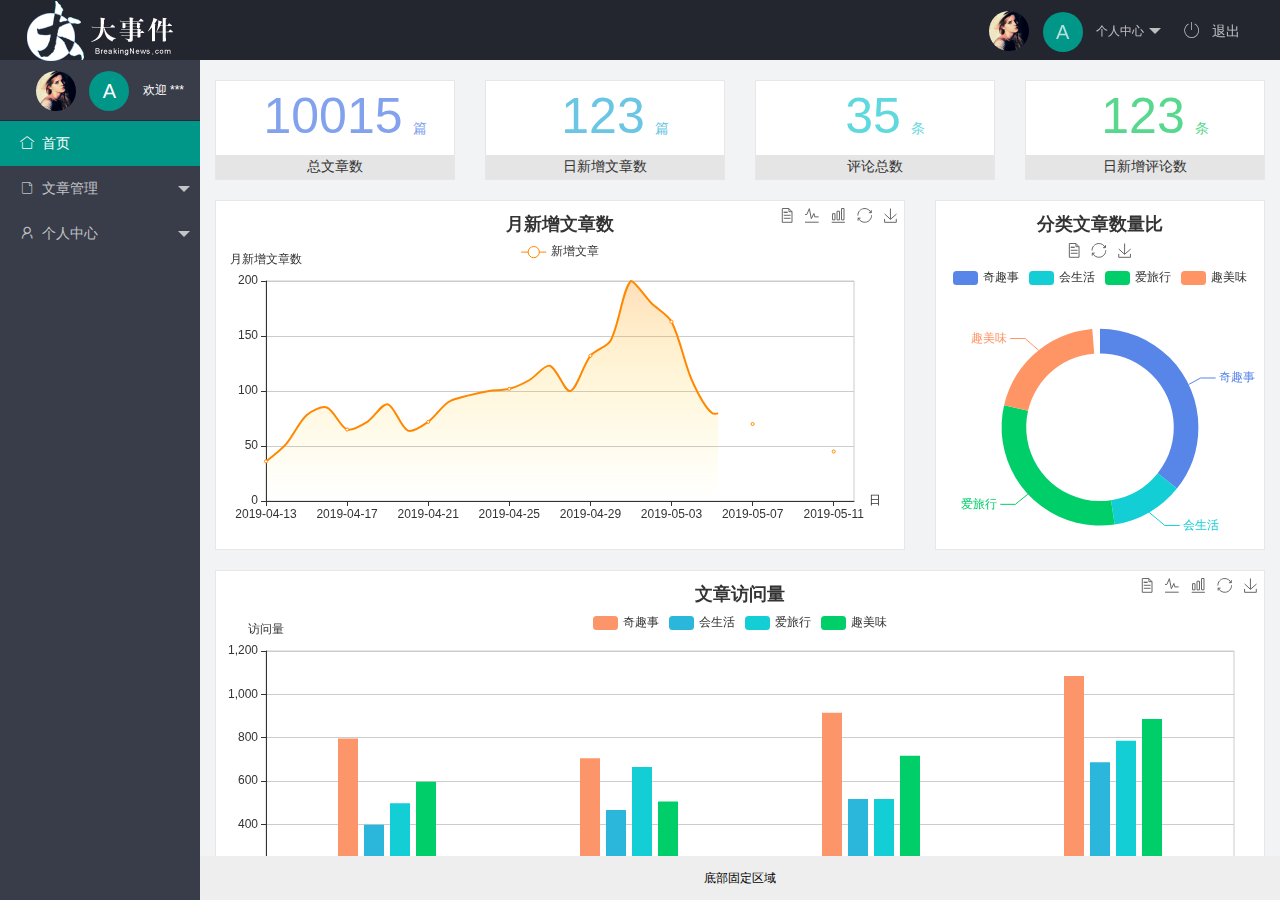
==== commit 2e55d9d4: "完成个人中心功能的开发" ====
--- a/index.html
+++ b/index.html
@@ -25,9 +25,9 @@
                 个人中心
               </a>
               <dl class="layui-nav-child">
-                <dd><a href="">基本资料</a></dd>
-                <dd><a href="">更换头像</a></dd>
-                <dd><a href="">重置密码</a></dd>
+                <dd><a href="./user/user_info.html" target="fm">基本资料</a></dd>
+                <dd><a href="./user/user_avatar.html" target="fm">更换头像</a></dd>
+                <dd><a href="./user/user_pwd.html" target="fm">重置密码</a></dd>
               </dl>
             </li>
             <li class="layui-nav-item" lay-header-event="menuRight" lay-unselect>
@@ -63,9 +63,9 @@
               <li class="layui-nav-item">
                 <a href="javascript:;"><i class="layui-icon layui-icon-username"></i>个人中心</a>
                 <dl class="layui-nav-child">
-                  <dd><a href="javascript:;"><i class="layui-icon layui-icon-app"></i>基本资料</a></dd>
-                  <dd><a href="javascript:;"><i class="layui-icon layui-icon-app"></i>更换头像</a></dd>
-                  <dd><a href="javascript:;"><i class="layui-icon layui-icon-app"></i>重置密码</a></dd>
+                  <dd><a href="./user/user_info.html" target="fm"><i class="layui-icon layui-icon-app"></i>基本资料</a></dd>
+                  <dd><a href="./user/user_avatar.html" target="fm"><i class="layui-icon layui-icon-app"></i>更换头像</a></dd>
+                  <dd><a href="./user/user_pwd.html" target="fm"><i class="layui-icon layui-icon-app"></i>重置密码</a></dd>
                 </dl>
               </li>
             </ul>
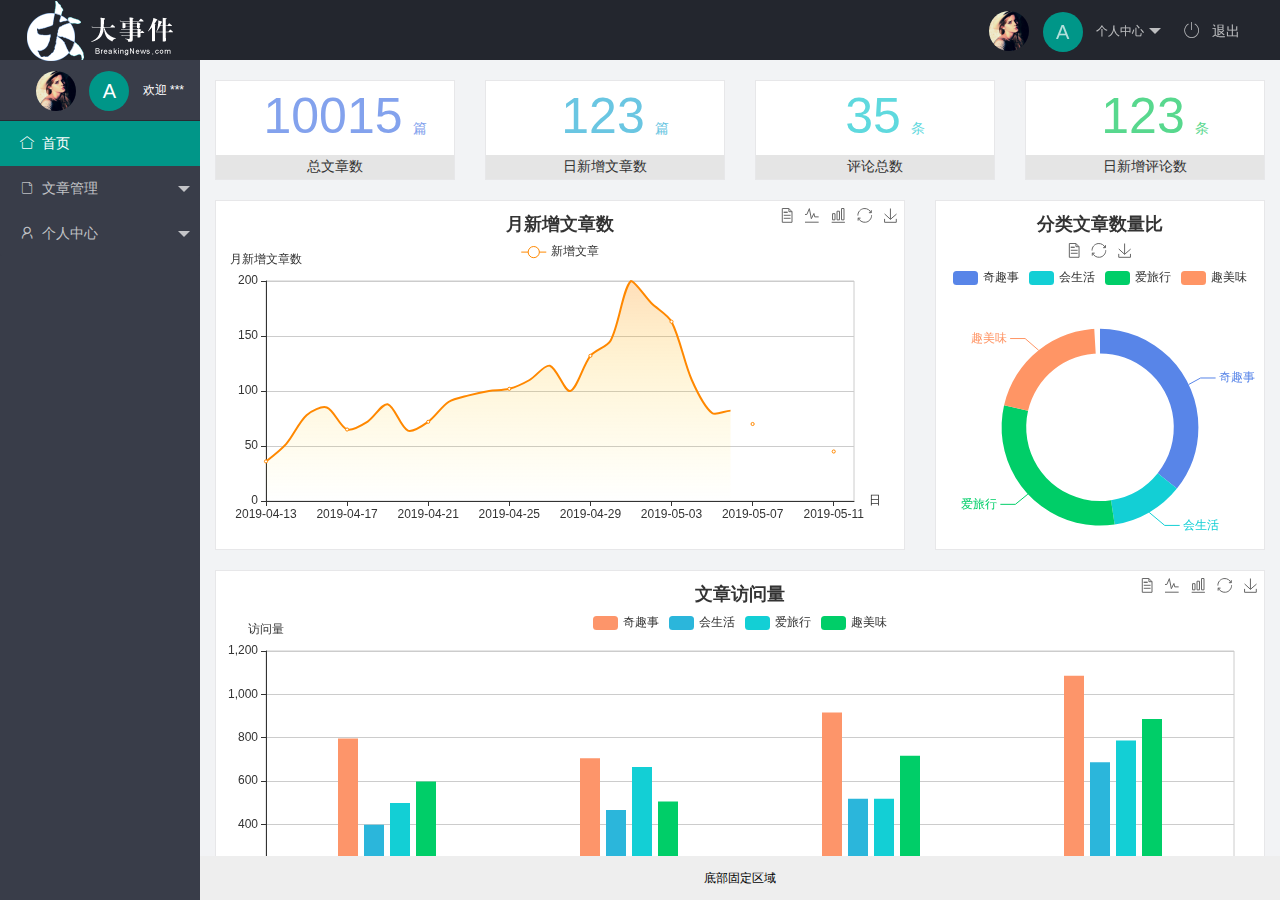
==== commit 17bd8b4b: "完成文章管理功能的开发" ====
--- a/index.html
+++ b/index.html
@@ -55,9 +55,9 @@
               <li class="layui-nav-item">
                 <a class="" href="javascript:;"><i class="layui-icon layui-icon-file"></i>文章管理</a>
                 <dl class="layui-nav-child">
-                  <dd><a href="javascript:;"><i class="layui-icon layui-icon-app"></i>文章类别</a></dd>
-                  <dd><a href="javascript:;"><i class="layui-icon layui-icon-app"></i>文章列表</a></dd>
-                  <dd><a href="javascript:;"><i class="layui-icon layui-icon-app"></i>发布文章</a></dd>
+                  <dd><a href="article/art_cate.html" target="fm"><i class="layui-icon layui-icon-app"></i>文章类别</a></dd>
+                  <dd><a href="article/art_list.html" target="fm"><i class="layui-icon layui-icon-app"></i>文章列表</a></dd>
+                  <dd><a href="article/art_pub.html" target="fm"><i class="layui-icon layui-icon-app"></i>发布文章</a></dd>
                 </dl>
               </li>
               <li class="layui-nav-item">
